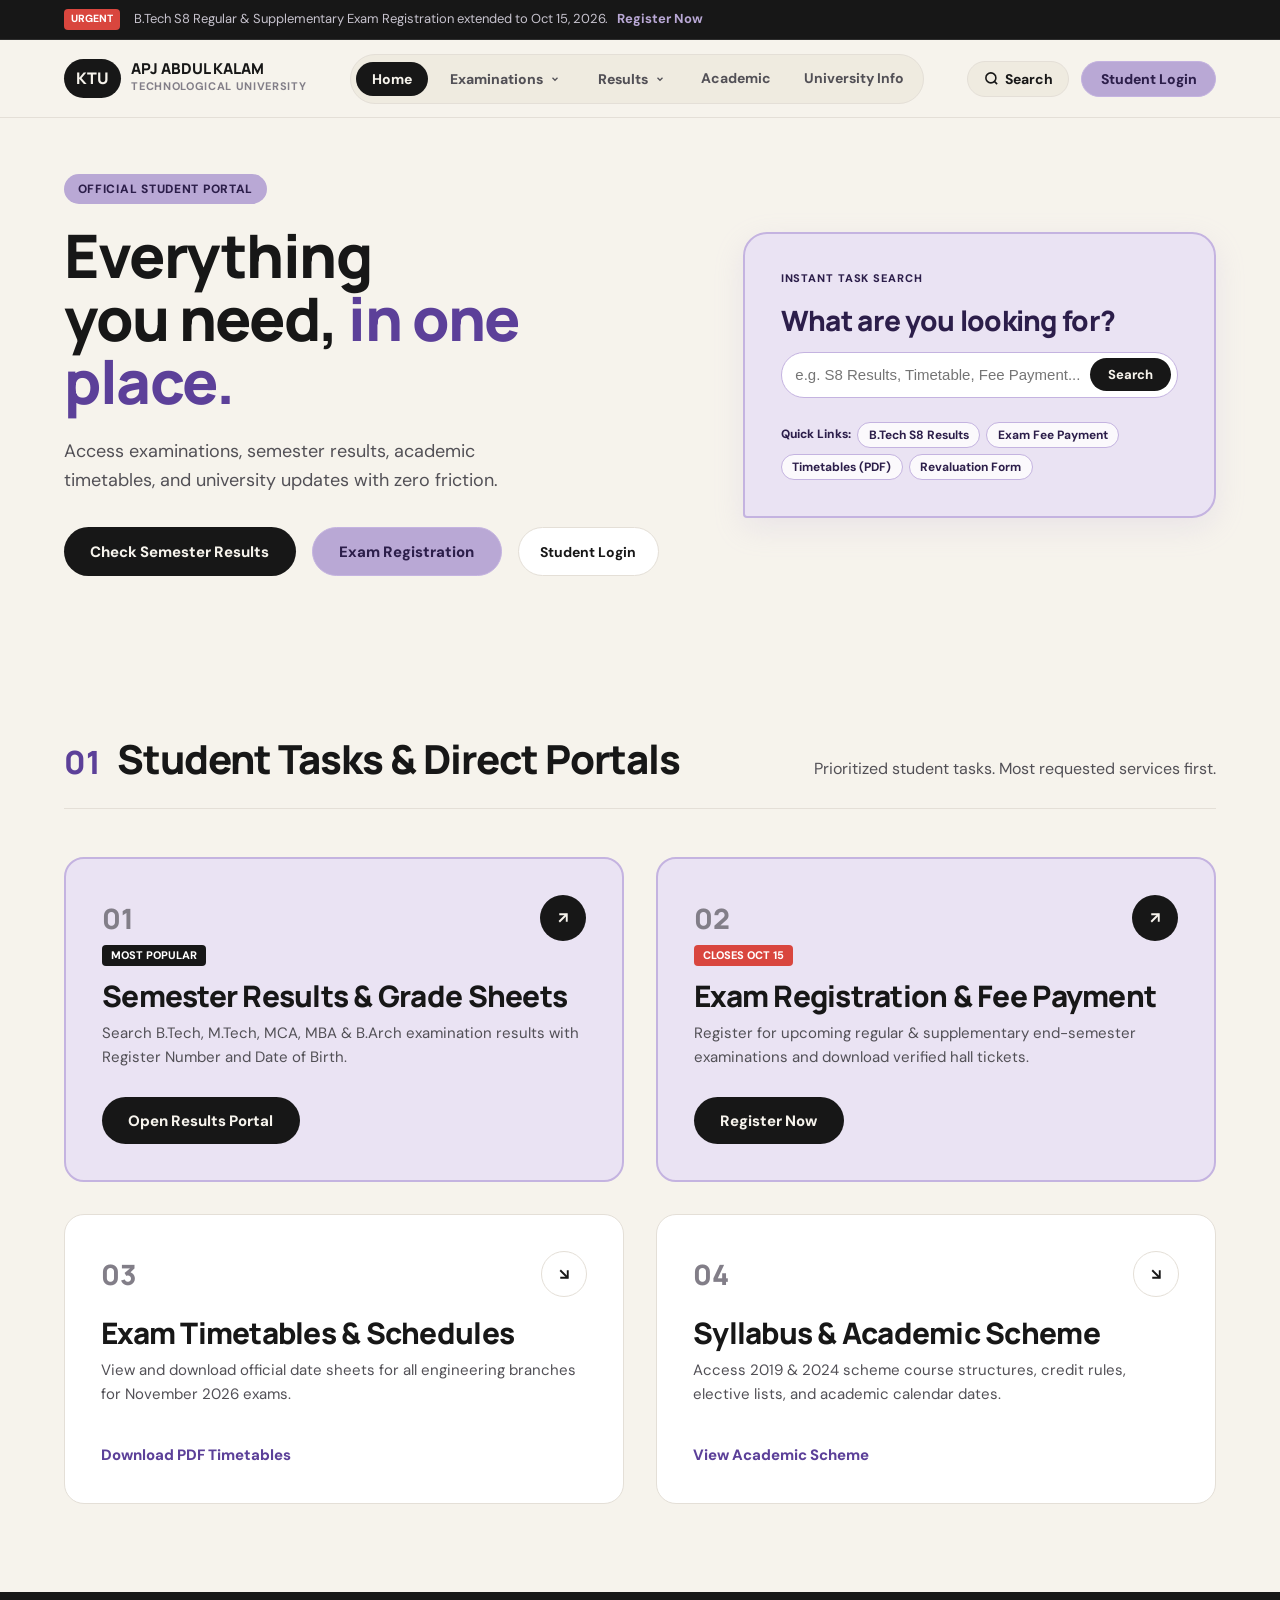
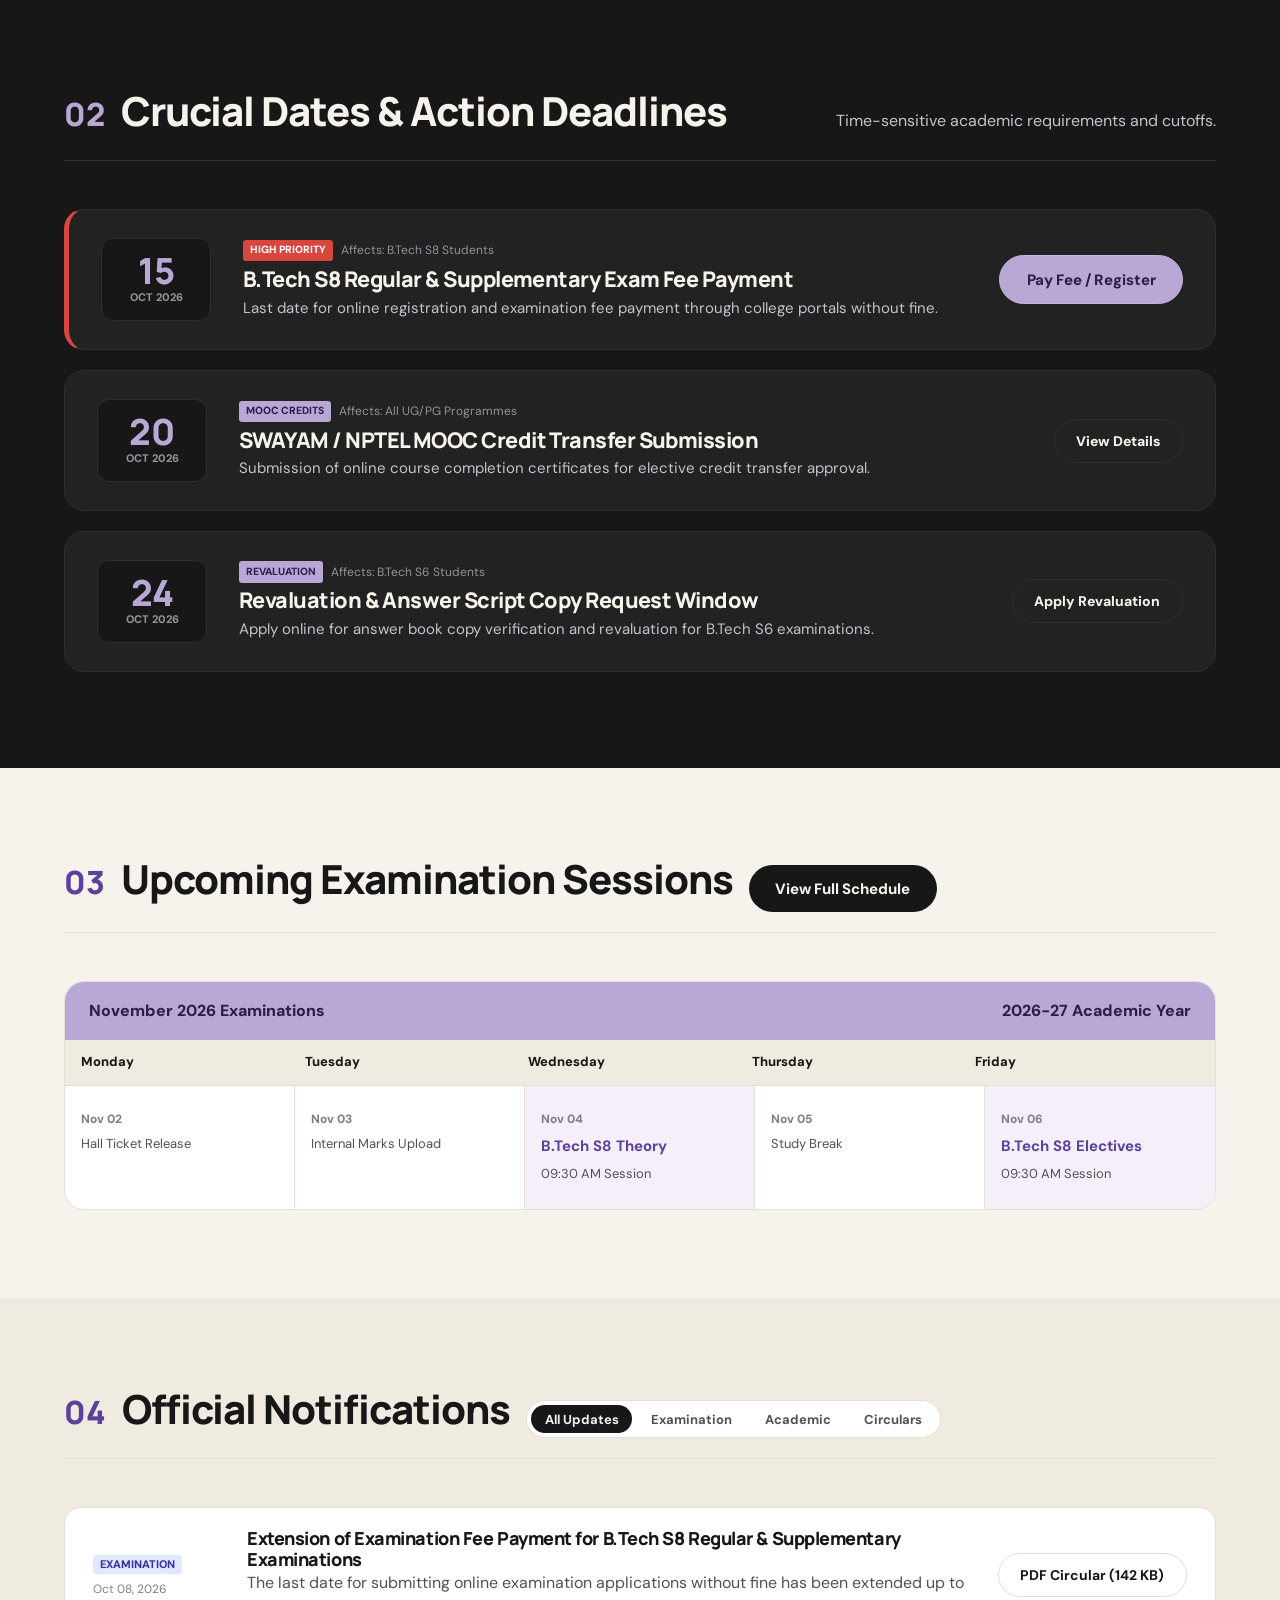
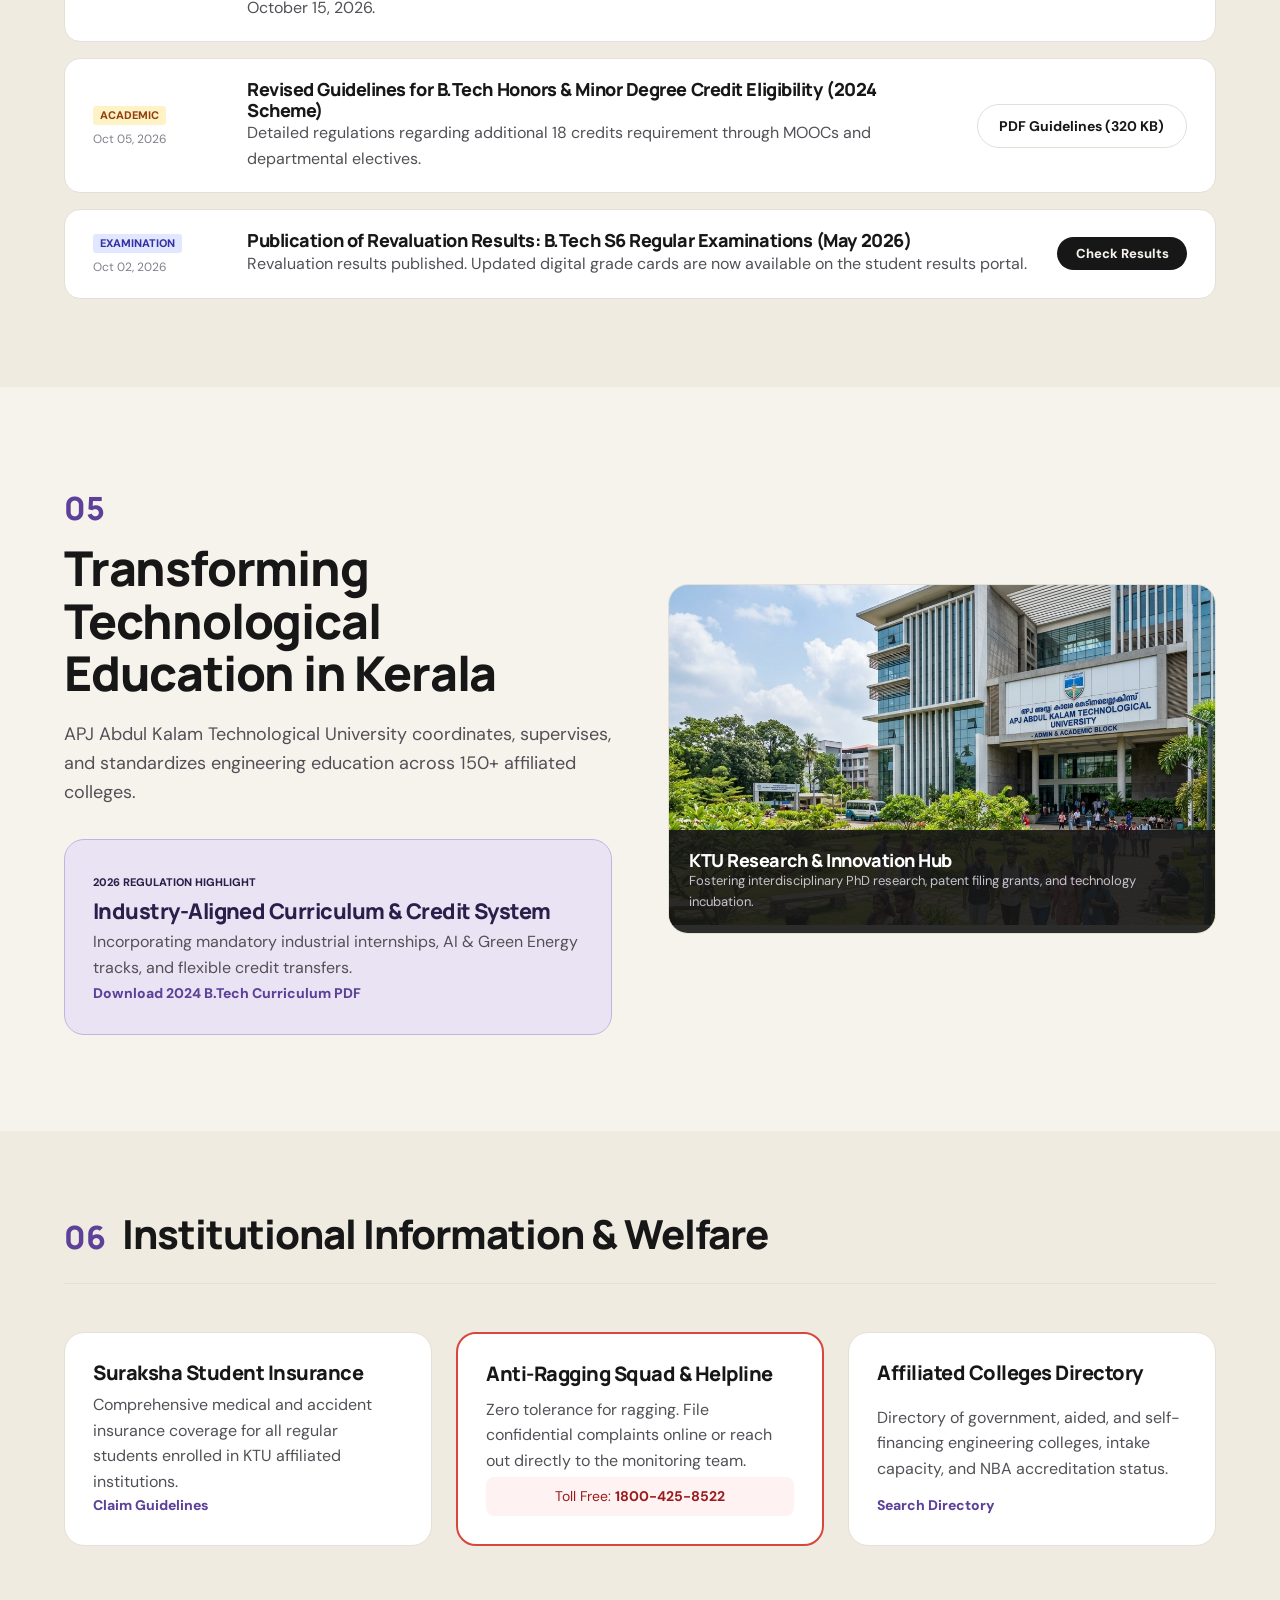
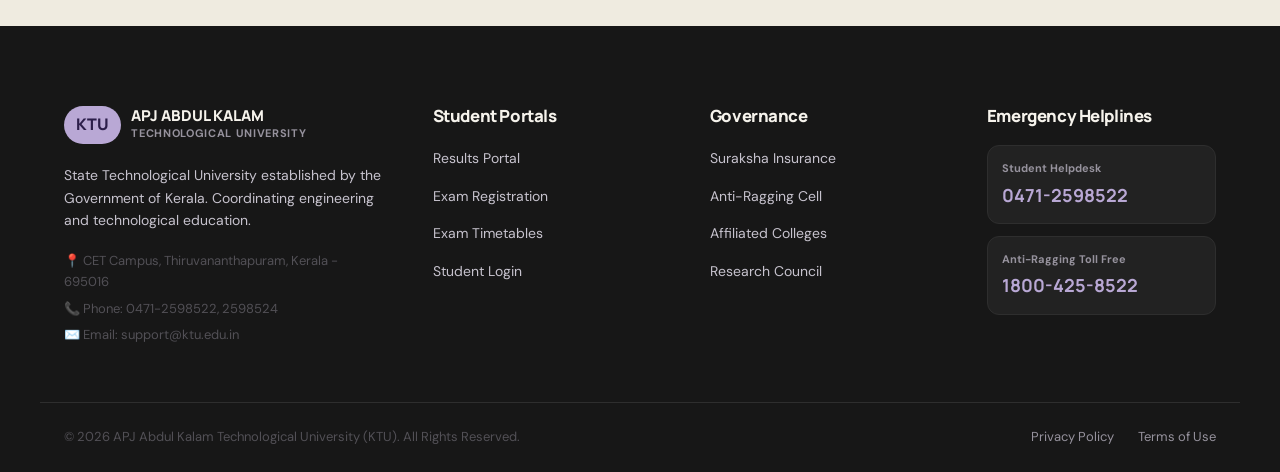
==== index.html @ c4c29683 "KTU Website Redesign: Student-first task portal" ====
<!DOCTYPE html>
<html lang="en">
<head>
  <meta charset="UTF-8">
  <meta name="viewport" content="width=device-width, initial-scale=1.0">
  <title>APJ Abdul Kalam Technological University (KTU) | Student Portal</title>
  <meta name="description" content="Official student portal for APJ Abdul Kalam Technological University (KTU). Access examination registration, semester results, timetables, academic calendars, and notifications.">
  
  <!-- Fonts: Manrope for headings, DM Sans for body text -->
  <link rel="preconnect" href="https://fonts.googleapis.com">
  <link rel="preconnect" href="https://fonts.gstatic.com" crossorigin>
  <link href="https://fonts.googleapis.com/css2?family=DM+Sans:ital,opsz,wght@0,9..40,300..1000;1,9..40,300..1000&family=Manrope:wght@300;400;500;600;700;800&display=swap" rel="stylesheet">
  
  <link rel="stylesheet" href="styles.css">
</head>
<body>

  <!-- ANNOUNCEMENT TICKER -->
  <div class="ticker-bar">
    <div class="container ticker-container">
      <span class="ticker-badge">URGENT</span>
      <span class="ticker-text">B.Tech S8 Regular & Supplementary Exam Registration extended to Oct 15, 2026. <a href="#" data-switch-view="examination" class="ticker-link">Register Now</a></span>
    </div>
  </div>

  <!-- SITE HEADER WITH VIEW NAVIGATION & LOGIN TRIGGER -->
  <header class="site-header" id="mainHeader">
    <div class="container header-container">
      
      <!-- BRAND LOGO -->
      <a href="#" class="brand-logo" data-switch-view="home" aria-label="KTU Home">
        <span class="logo-pill">KTU</span>
        <div class="logo-title-group">
          <span class="univ-name">APJ ABDUL KALAM</span>
          <span class="univ-sub">TECHNOLOGICAL UNIVERSITY</span>
        </div>
      </a>

      <!-- PRIMARY VIEW NAVIGATION SWITCHER (NO EMOJIS) -->
      <nav class="view-nav" aria-label="Main Navigation">
        <button class="nav-tab active" data-view="home" id="tabHome">
          <span>Home</span>
        </button>

        <div class="nav-dropdown-wrapper">
          <button class="nav-tab" data-view="examination" id="tabExam">
            <span>Examinations</span>
            <svg class="chevron" width="10" height="10" viewBox="0 0 24 24" fill="none" stroke="currentColor" stroke-width="3"><polyline points="6 9 12 15 18 9"></polyline></svg>
          </button>
          
          <!-- EXAMINATION MEGA DROPDOWN -->
          <div class="nav-dropdown-menu" id="menuExam">
            <a href="#" data-switch-view="examination" class="menu-item highlight">
              <strong>Exam Registration & Fee Payment</strong>
              <span>Register for S8/S6 Regular & Supplementary Exams</span>
            </a>
            <a href="#" data-switch-view="examination" class="menu-item">
              <strong>Download Exam Timetables (PDF)</strong>
              <span>Branchwise semester schedules for Nov 2026</span>
            </a>
            <a href="#" data-switch-view="examination" class="menu-item">
              <strong>Hall Ticket Portal</strong>
              <span>Verify college approval and print hall tickets</span>
            </a>
            <a href="#" data-switch-view="examination" class="menu-item">
              <strong>Examination Forms & Circulars</strong>
              <span>Supplementary application, transcript & migration forms</span>
            </a>
          </div>
        </div>

        <div class="nav-dropdown-wrapper">
          <button class="nav-tab" data-view="results" id="tabResults">
            <span>Results</span>
            <svg class="chevron" width="10" height="10" viewBox="0 0 24 24" fill="none" stroke="currentColor" stroke-width="3"><polyline points="6 9 12 15 18 9"></polyline></svg>
          </button>
          
          <!-- RESULTS MEGA DROPDOWN -->
          <div class="nav-dropdown-menu" id="menuResults">
            <a href="#" data-switch-view="results" class="menu-item highlight">
              <strong>Check Semester Results (Instant)</strong>
              <span>Enter Register No & DOB to fetch grade sheet</span>
            </a>
            <a href="#" data-switch-view="results" class="menu-item">
              <strong>Apply for Revaluation / Answer Copy</strong>
              <span>Submit revaluation request & fee payment</span>
            </a>
            <a href="#" data-switch-view="results" class="menu-item">
              <strong>Recent Results Published</strong>
              <span>B.Tech S8, M.Tech S2, MCA S4 & B.Arch S10</span>
            </a>
          </div>
        </div>

        <a href="#academic" class="nav-tab-link">Academic</a>
        <a href="#university" class="nav-tab-link">University Info</a>
      </nav>

      <!-- RIGHT HEADER ACTIONS -->
      <div class="header-actions">
        <button class="btn-search-trigger" id="searchModalOpen" aria-label="Search">
          <svg width="15" height="15" viewBox="0 0 24 24" fill="none" stroke="currentColor" stroke-width="2.5"><circle cx="11" cy="11" r="8"></circle><line x1="21" y1="21" x2="16.65" y2="16.65"></line></svg>
          <span>Search</span>
        </button>

        <button class="btn-login-header" data-switch-view="login" id="headerLoginBtn">
          <span>Student Login</span>
        </button>

        <button class="mobile-toggle" id="mobileMenuToggle" aria-label="Toggle Mobile Menu">
          <span></span><span></span>
        </button>
      </div>

    </div>
  </header>

  <!-- MOBILE MENU DRAWER -->
  <div class="mobile-drawer" id="mobileDrawer" aria-hidden="true">
    <div class="mobile-drawer-header">
      <span class="logo-pill">KTU</span>
      <button class="mobile-close" id="mobileDrawerClose">&times;</button>
    </div>
    <div class="mobile-drawer-body">
      <button class="mobile-nav-btn active" data-view="home">Home</button>
      <button class="mobile-nav-btn" data-view="examination">Examinations Portal</button>
      <button class="mobile-nav-btn" data-view="results">Results Portal</button>
      <button class="mobile-nav-btn lavender" data-view="login">Student Login</button>
      <a href="#academic" class="mobile-link">Academic Calendar</a>
      <a href="#university" class="mobile-link">University Info</a>
    </div>
  </div>


  <!-- MAIN SWAPPABLE PORTAL VIEWS -->
  <main id="mainContent">

    <!-- =================================================================== -->
    <!-- VIEW 1: HOMEPAGE / LANDING PAGE (SOFT LAVENDER & CREAM THEME) -->
    <!-- =================================================================== -->
    <div class="view-section active-view" id="view-home">
      
      <!-- HERO SECTION -->
      <section class="section-hero">
        <div class="container hero-container">
          
          <div class="hero-left-col">
            <span class="hero-badge">OFFICIAL STUDENT PORTAL</span>
            <h1 class="hero-title">
              Everything <br>
              you need, <span class="highlight-lavender-text">in one place.</span>
            </h1>
            <p class="hero-sub">Access examinations, semester results, academic timetables, and university updates with zero friction.</p>
            
            <div class="hero-cta-group">
              <button class="btn-black-pill" data-switch-view="results">Check Semester Results</button>
              <button class="btn-lavender-pill" data-switch-view="examination">Exam Registration</button>
              <button class="btn-outline-pill" data-switch-view="login">Student Login</button>
            </div>
          </div>

          <!-- SOFT LAVENDER HERO TASK BOX -->
          <div class="hero-task-box">
            <span class="box-tag">INSTANT TASK SEARCH</span>
            <h2>What are you looking for?</h2>
            
            <form class="hero-search-form" id="heroSearchForm" onsubmit="return false;">
              <input type="text" id="heroSearchInput" placeholder="e.g. S8 Results, Timetable, Fee Payment..." autocomplete="off">
              <button type="submit" class="btn-black-pill-sm">Search</button>
            </form>

            <div class="hero-tags-row">
              <span class="tags-title">Quick Links:</span>
              <button class="tag-chip" data-query="S8 Result">B.Tech S8 Results</button>
              <button class="tag-chip" data-query="Exam Registration">Exam Fee Payment</button>
              <button class="tag-chip" data-query="Timetable">Timetables (PDF)</button>
              <button class="tag-chip" data-query="Revaluation">Revaluation Form</button>
            </div>
          </div>

        </div>
      </section>

      <!-- SECTION 01: STUDENT QUICK ACTIONS (FLYING PHOENIX 2x2 CARDS) -->
      <section class="section-quick-actions" id="quick-actions">
        <div class="container">
          
          <div class="section-header-editorial">
            <span class="section-num">01</span>
            <h2 class="section-heading">Student Tasks & Direct Portals</h2>
            <span class="section-desc">Prioritized student tasks. Most requested services first.</span>
          </div>

          <!-- 2x2 SPACIOUS GRID WITH SOFT LAVENDER CARDS AND ARROW BUTTONS -->
          <div class="actions-grid-2x2">
            
            <!-- CARD 01: SEMESTER RESULTS -->
            <div class="card-phoenix lavender-card">
              <div class="card-header-row">
                <span class="card-index">01</span>
                <button class="arrow-circle-btn black" data-switch-view="results" aria-label="Open Results Portal">
                  <svg width="18" height="18" viewBox="0 0 24 24" fill="none" stroke="currentColor" stroke-width="2.5"><line x1="7" y1="17" x2="17" y2="7"></line><polyline points="7 7 17 7 17 17"></polyline></svg>
                </button>
              </div>
              <div class="card-content-block">
                <span class="card-badge dark">MOST POPULAR</span>
                <h3 class="card-title">Semester Results & Grade Sheets</h3>
                <p class="card-text">Search B.Tech, M.Tech, MCA, MBA & B.Arch examination results with Register Number and Date of Birth.</p>
              </div>
              <div class="card-action-row">
                <button class="btn-black-pill" data-switch-view="results">Open Results Portal</button>
              </div>
            </div>

            <!-- CARD 02: EXAM REGISTRATION -->
            <div class="card-phoenix lavender-card">
              <div class="card-header-row">
                <span class="card-index">02</span>
                <button class="arrow-circle-btn black" data-switch-view="examination" aria-label="Open Exam Registration">
                  <svg width="18" height="18" viewBox="0 0 24 24" fill="none" stroke="currentColor" stroke-width="2.5"><line x1="7" y1="17" x2="17" y2="7"></line><polyline points="7 7 17 7 17 17"></polyline></svg>
                </button>
              </div>
              <div class="card-content-block">
                <span class="card-badge urgent">CLOSES OCT 15</span>
                <h3 class="card-title">Exam Registration & Fee Payment</h3>
                <p class="card-text">Register for upcoming regular & supplementary end-semester examinations and download verified hall tickets.</p>
              </div>
              <div class="card-action-row">
                <button class="btn-black-pill" data-switch-view="examination">Register Now</button>
              </div>
            </div>

            <!-- CARD 03: EXAM TIMETABLE -->
            <div class="card-phoenix cream-card">
              <div class="card-header-row">
                <span class="card-index">03</span>
                <button class="arrow-circle-btn outline" data-switch-view="examination" aria-label="View Exam Timetable">
                  <svg width="18" height="18" viewBox="0 0 24 24" fill="none" stroke="currentColor" stroke-width="2.5"><line x1="7" y1="7" x2="17" y2="17"></line><polyline points="17 7 17 17 7 17"></polyline></svg>
                </button>
              </div>
              <div class="card-content-block">
                <h3 class="card-title">Exam Timetables & Schedules</h3>
                <p class="card-text">View and download official date sheets for all engineering branches for November 2026 exams.</p>
              </div>
              <div class="card-action-row">
                <a href="#exam-timetable" class="card-link-bold" data-switch-view="examination">Download PDF Timetables</a>
              </div>
            </div>

            <!-- CARD 04: SYLLABUS & ACADEMIC CALENDAR -->
            <div class="card-phoenix cream-card">
              <div class="card-header-row">
                <span class="card-index">04</span>
                <button class="arrow-circle-btn outline" data-switch-view="home" aria-label="View Syllabus">
                  <svg width="18" height="18" viewBox="0 0 24 24" fill="none" stroke="currentColor" stroke-width="2.5"><line x1="7" y1="7" x2="17" y2="17"></line><polyline points="17 7 17 17 7 17"></polyline></svg>
                </button>
              </div>
              <div class="card-content-block">
                <h3 class="card-title">Syllabus & Academic Scheme</h3>
                <p class="card-text">Access 2019 & 2024 scheme course structures, credit rules, elective lists, and academic calendar dates.</p>
              </div>
              <div class="card-action-row">
                <a href="#academic" class="card-link-bold">View Academic Scheme</a>
              </div>
            </div>

          </div>

        </div>
      </section>

      <!-- SECTION 02: CRUCIAL DEADLINES (DEEP CHARCOAL CONTRAST SECTION) -->
      <section class="section-dark-block" id="deadlines">
        <div class="container">
          
          <div class="dark-section-header">
            <span class="section-num light">02</span>
            <h2 class="dark-heading">Crucial Dates & Action Deadlines</h2>
            <span class="dark-sub">Time-sensitive academic requirements and cutoffs.</span>
          </div>

          <div class="deadlines-list-spacious">
            
            <!-- DEADLINE ROW 1 -->
            <div class="deadline-row-card urgent-border">
              <div class="date-square">
                <span class="date-day">15</span>
                <span class="date-month">OCT 2026</span>
              </div>
              <div class="deadline-info-block">
                <div class="tag-meta-line">
                  <span class="badge-urgent-red">HIGH PRIORITY</span>
                  <span class="affects-lbl">Affects: B.Tech S8 Students</span>
                </div>
                <h3>B.Tech S8 Regular & Supplementary Exam Fee Payment</h3>
                <p>Last date for online registration and examination fee payment through college portals without fine.</p>
              </div>
              <div class="deadline-cta">
                <button class="btn-lavender-pill" data-switch-view="examination">Pay Fee / Register</button>
              </div>
            </div>

            <!-- DEADLINE ROW 2 -->
            <div class="deadline-row-card">
              <div class="date-square">
                <span class="date-day">20</span>
                <span class="date-month">OCT 2026</span>
              </div>
              <div class="deadline-info-block">
                <div class="tag-meta-line">
                  <span class="badge-lavender-tag">MOOC CREDITS</span>
                  <span class="affects-lbl">Affects: All UG/PG Programmes</span>
                </div>
                <h3>SWAYAM / NPTEL MOOC Credit Transfer Submission</h3>
                <p>Submission of online course completion certificates for elective credit transfer approval.</p>
              </div>
              <div class="deadline-cta">
                <a href="#notifications" class="btn-outline-white">View Details</a>
              </div>
            </div>

            <!-- DEADLINE ROW 3 -->
            <div class="deadline-row-card">
              <div class="date-square">
                <span class="date-day">24</span>
                <span class="date-month">OCT 2026</span>
              </div>
              <div class="deadline-info-block">
                <div class="tag-meta-line">
                  <span class="badge-lavender-tag">REVALUATION</span>
                  <span class="affects-lbl">Affects: B.Tech S6 Students</span>
                </div>
                <h3>Revaluation & Answer Script Copy Request Window</h3>
                <p>Apply online for answer book copy verification and revaluation for B.Tech S6 examinations.</p>
              </div>
              <div class="deadline-cta">
                <button class="btn-outline-white" data-switch-view="results">Apply Revaluation</button>
              </div>
            </div>

          </div>

        </div>
      </section>

      <!-- SECTION 03: UPCOMING EXAM SCHEDULE TABLE -->
      <section class="section-schedule" id="upcoming-exams">
        <div class="container">
          
          <div class="section-header-editorial">
            <span class="section-num">03</span>
            <h2 class="section-heading">Upcoming Examination Sessions</h2>
            <button class="btn-black-pill" data-switch-view="examination">View Full Schedule</button>
          </div>

          <div class="schedule-card-box">
            <div class="schedule-card-header">
              <span>November 2026 Examinations</span>
              <span class="sub">2026-27 Academic Year</span>
            </div>

            <div class="schedule-table">
              <div class="table-row head">
                <div>Monday</div>
                <div>Tuesday</div>
                <div>Wednesday</div>
                <div>Thursday</div>
                <div>Friday</div>
              </div>
              <div class="table-row body">
                <div class="cell">
                  <span class="date">Nov 02</span>
                  <span class="info">Hall Ticket Release</span>
                </div>
                <div class="cell">
                  <span class="date">Nov 03</span>
                  <span class="info">Internal Marks Upload</span>
                </div>
                <div class="cell highlight-lavender">
                  <span class="date">Nov 04</span>
                  <strong class="title">B.Tech S8 Theory</strong>
                  <span class="time">09:30 AM Session</span>
                </div>
                <div class="cell">
                  <span class="date">Nov 05</span>
                  <span class="info">Study Break</span>
                </div>
                <div class="cell highlight-lavender">
                  <span class="date">Nov 06</span>
                  <strong class="title">B.Tech S8 Electives</strong>
                  <span class="time">09:30 AM Session</span>
                </div>
              </div>
            </div>
          </div>

        </div>
      </section>

      <!-- SECTION 04: OFFICIAL NOTIFICATIONS -->
      <section class="section-notifications" id="notifications">
        <div class="container">
          
          <div class="section-header-editorial">
            <span class="section-num">04</span>
            <h2 class="section-heading">Official Notifications</h2>
            
            <div class="filter-tabs-row" id="notifFilterTabs">
              <button class="filter-tab active" data-filter="all">All Updates</button>
              <button class="filter-tab" data-filter="examination">Examination</button>
              <button class="filter-tab" data-filter="academic">Academic</button>
              <button class="filter-tab" data-filter="circulars">Circulars</button>
            </div>
          </div>

          <div class="notif-list-spacious" id="notifList">
            
            <article class="notif-item" data-category="examination">
              <div class="notif-left">
                <span class="badge-cat exam">EXAMINATION</span>
                <span class="date">Oct 08, 2026</span>
              </div>
              <div class="notif-mid">
                <h3>Extension of Examination Fee Payment for B.Tech S8 Regular & Supplementary Examinations</h3>
                <p>The last date for submitting online examination applications without fine has been extended up to October 15, 2026.</p>
              </div>
              <div class="notif-right">
                <a href="#" class="btn-outline-pill">PDF Circular (142 KB)</a>
              </div>
            </article>

            <article class="notif-item" data-category="academic">
              <div class="notif-left">
                <span class="badge-cat academic">ACADEMIC</span>
                <span class="date">Oct 05, 2026</span>
              </div>
              <div class="notif-mid">
                <h3>Revised Guidelines for B.Tech Honors & Minor Degree Credit Eligibility (2024 Scheme)</h3>
                <p>Detailed regulations regarding additional 18 credits requirement through MOOCs and departmental electives.</p>
              </div>
              <div class="notif-right">
                <a href="#" class="btn-outline-pill">PDF Guidelines (320 KB)</a>
              </div>
            </article>

            <article class="notif-item" data-category="examination">
              <div class="notif-left">
                <span class="badge-cat exam">EXAMINATION</span>
                <span class="date">Oct 02, 2026</span>
              </div>
              <div class="notif-mid">
                <h3>Publication of Revaluation Results: B.Tech S6 Regular Examinations (May 2026)</h3>
                <p>Revaluation results published. Updated digital grade cards are now available on the student results portal.</p>
              </div>
              <div class="notif-right">
                <button class="btn-black-pill-sm" data-switch-view="results">Check Results</button>
              </div>
            </article>

          </div>

        </div>
      </section>

      <!-- SECTION 05: ACADEMIC EDITORIAL -->
      <section class="section-academic-editorial" id="academic">
        <div class="container">
          <div class="editorial-grid-2col">
            
            <div class="editorial-col">
              <span class="section-num">05</span>
              <h2 class="editorial-heading">Transforming Technological Education in Kerala</h2>
              <p class="editorial-lead">APJ Abdul Kalam Technological University coordinates, supervises, and standardizes engineering education across 150+ affiliated colleges.</p>
              
              <div class="lavender-feature-card">
                <span class="tag-bold">2026 REGULATION HIGHLIGHT</span>
                <h3>Industry-Aligned Curriculum & Credit System</h3>
                <p>Incorporating mandatory industrial internships, AI & Green Energy tracks, and flexible credit transfers.</p>
                <a href="#" class="link-purple">Download 2024 B.Tech Curriculum PDF</a>
              </div>
            </div>

            <div class="editorial-col">
              <div class="editorial-photo-card">
                <img src="assets/images/ktu_campus.png" alt="KTU Engineering Campus Research Block" class="campus-photo">
                <div class="photo-overlay">
                  <h4>KTU Research & Innovation Hub</h4>
                  <p>Fostering interdisciplinary PhD research, patent filing grants, and technology incubation.</p>
                </div>
              </div>
            </div>

          </div>
        </div>
      </section>

      <!-- SECTION 06: INSTITUTIONAL INFORMATION -->
      <section class="section-institutional" id="university">
        <div class="container">
          
          <div class="section-header-editorial">
            <span class="section-num">06</span>
            <h2 class="section-heading">Institutional Information & Welfare</h2>
          </div>

          <div class="inst-grid-3col">
            
            <div class="inst-card">
              <h3>Suraksha Student Insurance</h3>
              <p>Comprehensive medical and accident insurance coverage for all regular students enrolled in KTU affiliated institutions.</p>
              <a href="#" class="link-purple">Claim Guidelines</a>
            </div>

            <div class="inst-card border-alert">
              <h3>Anti-Ragging Squad & Helpline</h3>
              <p>Zero tolerance for ragging. File confidential complaints online or reach out directly to the monitoring team.</p>
              <div class="helpline-badge">Toll Free: <strong>1800-425-8522</strong></div>
            </div>

            <div class="inst-card">
              <h3>Affiliated Colleges Directory</h3>
              <p>Directory of government, aided, and self-financing engineering colleges, intake capacity, and NBA accreditation status.</p>
              <a href="#" class="link-purple">Search Directory</a>
            </div>

          </div>

        </div>
      </section>

    </div>

    <!-- =================================================================== -->
    <!-- VIEW 2: DEDICATED EXAMINATIONS PORTAL VIEW -->
    <!-- =================================================================== -->
    <div class="view-section" id="view-examination">
      <div class="banner-dark-portal">
        <div class="container">
          <div class="breadcrumb">
            <button class="b-link" data-switch-view="home">Home</button>
            <span class="sep">/</span>
            <span>Examinations Portal</span>
          </div>
          <h1 class="portal-heading">Examination Portal & Schedules</h1>
          <p class="portal-sub">Centralized hub for exam fee payments, timetables, and official instructions.</p>
        </div>
      </div>

      <div class="container portal-padding">
        <div class="exam-hero-split">
          
          <!-- TASK BOX 1: EXAM REGISTRATION -->
          <div class="task-card-portal lavender">
            <span class="tag-task">PRIMARY SERVICE</span>
            <h2>Exam Registration & Fee Payment</h2>
            <p>Select your programme and log in to complete end-semester exam registration.</p>
            
            <div class="inline-form">
              <label for="examRegProg" class="form-lbl">Select Programme</label>
              <select class="form-select" id="examRegProg">
                <option>B.Tech - Bachelor of Technology</option>
                <option>M.Tech - Master of Technology</option>
                <option>MCA - Master of Computer Applications</option>
                <option>MBA - Master of Business Administration</option>
                <option>B.Arch - Bachelor of Architecture</option>
              </select>
              <button class="btn-black-pill" id="btnLaunchExamReg">Proceed to Student Portal Login</button>
            </div>
          </div>

          <!-- TASK BOX 2: TIMETABLE DOWNLOADS -->
          <div class="task-card-portal dark" id="exam-timetable">
            <span class="tag-task light">TIMETABLE DIRECTORY</span>
            <h2 class="light-title">Exam Timetables (November 2026)</h2>
            <p class="light-sub">Download verified PDF examination date sheets published by the Controller of Examinations.</p>
            
            <div class="pdf-list-portal">
              <a href="#" class="pdf-item-row">
                <span>B.Tech S8 Regular/Supply Timetable (PDF)</span>
                <span class="sz">450 KB</span>
              </a>
              <a href="#" class="pdf-item-row">
                <span>B.Tech S6 Regular/Supply Timetable (PDF)</span>
                <span class="sz">380 KB</span>
              </a>
              <a href="#" class="pdf-item-row">
                <span>M.Tech S2 / MCA S4 Timetable (PDF)</span>
                <span class="sz">290 KB</span>
              </a>
            </div>
          </div>

        </div>
      </div>
    </div>

    <!-- =================================================================== -->
    <!-- VIEW 3: DEDICATED RESULTS PORTAL VIEW -->
    <!-- =================================================================== -->
    <div class="view-section" id="view-results">
      <div class="banner-dark-portal">
        <div class="container">
          <div class="breadcrumb">
            <button class="b-link" data-switch-view="home">Home</button>
            <span class="sep">/</span>
            <span>Results Portal</span>
          </div>
          <h1 class="portal-heading">University Examination Results</h1>
          <p class="portal-sub">Instant online grade sheet verification, revaluation tracking, and grade card downloads.</p>
        </div>
      </div>

      <div class="container portal-padding">
        
        <!-- SEARCH CARD -->
        <div class="result-search-card">
          <div class="search-card-header">
            <div>
              <span class="tag-task">DIGITAL VERIFICATION</span>
              <h2>Fetch Semester Grade Sheet</h2>
            </div>
            
            <!-- DEMO PRESETS -->
            <div class="demo-preset-group">
              <span class="preset-title">Test Sample Data:</span>
              <button class="btn-lavender-pill-sm" id="demoResultBTechS8">Sample B.Tech S8 Pass</button>
              <button class="btn-lavender-pill-sm" id="demoResultBTechS6">Sample B.Tech S6 Result</button>
            </div>
          </div>

          <form id="resultsSearchForm">
            <div class="form-grid-4col">
              <div class="form-field">
                <label for="resRegisterNo">Register Number <span class="req">*</span></label>
                <input type="text" id="resRegisterNo" class="form-input" placeholder="e.g. TVE21CS045" required>
              </div>

              <div class="form-field">
                <label for="resSemester">Semester <span class="req">*</span></label>
                <select id="resSemester" class="form-select" required>
                  <option value="S8">Semester 8 (S8)</option>
                  <option value="S7">Semester 7 (S7)</option>
                  <option value="S6">Semester 6 (S6)</option>
                  <option value="S5">Semester 5 (S5)</option>
                </select>
              </div>

              <div class="form-field">
                <label for="resExamType">Exam Session</label>
                <select id="resExamType" class="form-select">
                  <option value="regular">Regular Examination (Oct 2026)</option>
                  <option value="supply">Supplementary Examination (May 2026)</option>
                </select>
              </div>

              <div class="form-field">
                <label for="resDOB">Date of Birth (DD/MM/YYYY) <span class="req">*</span></label>
                <input type="text" id="resDOB" class="form-input" placeholder="15/08/2003" required>
              </div>
            </div>

            <div class="form-btn-row">
              <button type="submit" class="btn-black-pill">View Digital Grade Card</button>
              <button type="reset" class="btn-reset">Reset Fields</button>
            </div>
          </form>
        </div>

        <!-- RESULT RENDER OUTPUT AREA -->
        <div id="resultsDisplayArea">
          <div class="result-placeholder-box">
            <h3>No Result Loaded Yet</h3>
            <p>Enter Register Number and Date of Birth above, or click one of the sample demo buttons to view a live formatted grade card.</p>
          </div>
        </div>

      </div>
    </div>

    <!-- =================================================================== -->
    <!-- VIEW 4: STUDENT LOGIN VIEW / PAGE (SPACIOUS 2-COLUMN EDITORIAL) -->
    <!-- =================================================================== -->
    <div class="view-section" id="view-login">
      <div class="banner-dark-portal">
        <div class="container">
          <div class="breadcrumb">
            <button class="b-link" data-switch-view="home">Home</button>
            <span class="sep">/</span>
            <span>Student Portal Sign In</span>
          </div>
          <h1 class="portal-heading">Student Services Authentication</h1>
          <p class="portal-sub">Secure access to examination registration, fee payment, hall tickets, and grade cards.</p>
        </div>
      </div>

      <div class="container portal-padding">
        <div class="login-editorial-grid">
          
          <!-- LEFT COLUMN: EDITORIAL BRANDING & SECURITY NOTICE -->
          <div class="login-left-card">
            <div class="brand-logo dark-theme-logo">
              <span class="logo-pill lavender">KTU</span>
              <div class="logo-title-group">
                <span class="univ-name light-text">APJ ABDUL KALAM</span>
                <span class="univ-sub light-sub">TECHNOLOGICAL UNIVERSITY</span>
              </div>
            </div>

            <div class="login-editorial-text">
              <h2>Centralized Student Portal</h2>
              <p>Official e-Governance Authentication System for enrolled engineering, architecture, and technology students across Kerala.</p>
            </div>

            <div class="login-image-frame">
              <img src="assets/images/ktu_hero.png" alt="KTU Administration Headquarters" class="login-campus-img">
              <div class="frame-badge">VERIFIED E-GOVERNANCE PORTAL</div>
            </div>

            <div class="login-security-list">
              <div class="security-item">
                <svg width="18" height="18" viewBox="0 0 24 24" fill="none" stroke="currentColor" stroke-width="2"><path d="M12 22s8-4 8-10V5l-8-3-8 3v7c0 6 8 10 8 10z"></path></svg>
                <span>SSL Encrypted Student Access</span>
              </div>
              <div class="security-item">
                <svg width="18" height="18" viewBox="0 0 24 24" fill="none" stroke="currentColor" stroke-width="2"><rect x="3" y="11" width="18" height="11" rx="2" ry="2"></rect><path d="M7 11V7a5 5 0 0 1 10 0v4"></path></svg>
                <span>Single Sign-On for Fees & Hall Tickets</span>
              </div>
            </div>
          </div>

          <!-- RIGHT COLUMN: LOGIN FORM -->
          <div class="login-right-card">
            <div class="login-form-header">
              <h2>Welcome back.</h2>
              <p>Sign in to continue to your student services.</p>
            </div>

            <form id="studentLoginForm" class="login-form" novalidate>
              
              <!-- INLINE ERROR MESSAGE CONTAINER -->
              <div class="form-error-alert" id="loginErrorAlert" style="display: none;"></div>

              <div class="form-field">
                <label for="loginRegNo">Registration Number <span class="req">*</span></label>
                <input type="text" id="loginRegNo" class="form-input" placeholder="e.g. TVE21CS045" autocomplete="username" required>
                <span class="field-error-text" id="regNoError"></span>
              </div>

              <div class="form-field">
                <label for="loginPassword">Password <span class="req">*</span></label>
                <div class="password-input-wrapper">
                  <input type="password" id="loginPassword" class="form-input" placeholder="Enter your password" autocomplete="current-password" required>
                  <button type="button" class="btn-toggle-pwd" id="togglePasswordBtn" aria-label="Show password">Show</button>
                </div>
                <span class="field-error-text" id="passwordError"></span>
              </div>

              <div class="form-submit-row">
                <button type="submit" class="btn-black-pill full-width" id="btnSubmitLogin">Sign In</button>
              </div>

              <div class="login-footer-links">
                <button type="button" class="btn-text-link" data-switch-view="home">Back to Home</button>
                <a href="https://app.ktu.edu.in/" target="_blank" rel="noopener noreferrer" class="link-forgot-pwd">Forgot Password?</a>
              </div>

              <!-- FRONTEND DEMONSTRATION NOTICE -->
              <div class="login-demo-notice">
                <span class="notice-title">AUTHENTICATION NOTICE</span>
                <p>Official student login connects directly to KTU e-Governance e-services (`app.ktu.edu.in`). No passwords are stored or transmitted in this frontend demonstration.</p>
              </div>

            </form>
          </div>

        </div>
      </div>
    </div>

  </main>

  <!-- QUICK SEARCH MODAL -->
  <div class="search-modal" id="searchModal" aria-hidden="true">
    <div class="modal-backdrop" id="modalBackdrop"></div>
    <div class="modal-dialog">
      <div class="modal-header">
        <input type="text" id="modalSearchInput" placeholder="Search tasks, results, timetables, or circulars..." autofocus>
        <button class="modal-close" id="searchModalClose">&times;</button>
      </div>
      <div class="modal-body">
        <div class="hint-grid">
          <button class="hint-card" data-trigger="results">
            <strong>Check S8 / S6 Results</strong>
            <span>Fetch digital semester grade card</span>
          </button>
          <button class="hint-card" data-trigger="examination">
            <strong>Exam Registration & Fee</strong>
            <span>Pay online fee for regular/supply exams</span>
          </button>
        </div>
      </div>
    </div>
  </div>

  <!-- SITE FOOTER -->
  <footer class="site-footer">
    <div class="container footer-grid">
      
      <div class="footer-brand-col">
        <div class="brand-logo">
          <span class="logo-pill lavender">KTU</span>
          <div class="logo-title-group">
            <span class="univ-name light-text">APJ ABDUL KALAM</span>
            <span class="univ-sub light-sub">TECHNOLOGICAL UNIVERSITY</span>
          </div>
        </div>
        <p class="footer-desc">State Technological University established by the Government of Kerala. Coordinating engineering and technological education.</p>
        
        <div class="footer-contacts">
          <p>📍 CET Campus, Thiruvananthapuram, Kerala - 695016</p>
          <p>📞 Phone: 0471-2598522, 2598524</p>
          <p>✉️ Email: support@ktu.edu.in</p>
        </div>
      </div>

      <div class="footer-col">
        <h4>Student Portals</h4>
        <ul>
          <li><a href="#" data-switch-view="results">Results Portal</a></li>
          <li><a href="#" data-switch-view="examination">Exam Registration</a></li>
          <li><a href="#" data-switch-view="examination">Exam Timetables</a></li>
          <li><a href="#" data-switch-view="login">Student Login</a></li>
        </ul>
      </div>

      <div class="footer-col">
        <h4>Governance</h4>
        <ul>
          <li><a href="#university">Suraksha Insurance</a></li>
          <li><a href="#university">Anti-Ragging Cell</a></li>
          <li><a href="#university">Affiliated Colleges</a></li>
          <li><a href="#academic">Research Council</a></li>
        </ul>
      </div>

      <div class="footer-col">
        <h4>Emergency Helplines</h4>
        <div class="helpline-box">
          <span>Student Helpdesk</span>
          <strong>0471-2598522</strong>
        </div>
        <div class="helpline-box">
          <span>Anti-Ragging Toll Free</span>
          <strong>1800-425-8522</strong>
        </div>
      </div>

    </div>

    <div class="footer-bottom-bar">
      <div class="container bottom-flex">
        <p>© 2026 APJ Abdul Kalam Technological University (KTU). All Rights Reserved.</p>
        <div class="legal-links">
          <a href="#">Privacy Policy</a>
          <a href="#">Terms of Use</a>
        </div>
      </div>
    </div>
  </footer>

  <script src="app.js"></script>
</body>
</html>
---- styles.css ----
/* ==========================================================================
   KTU (APJ ABDUL KALAM TECHNOLOGICAL UNIVERSITY) REDESIGN STYLESHEET
   Visual Theme: Flying Phoenix Editorial Style (Un-cluttered, Generous Whitespace, Plain HTML/CSS/JS - NO EMOJIS)
   Color Palette:
     - Warm Cream: #F6F3EC
     - Deep Charcoal: #171717
     - Muted Lavender: #B9A8D5
     - Soft Lavender: #EAE3F3
   Typography: Manrope (Headings), DM Sans (Body/UI)
   ========================================================================== */

:root {
  /* Color Tokens */
  --bg-cream-main: #F6F3EC;
  --bg-cream-card: #FFFFFF;
  --bg-cream-alt: #EFEBE0;

  --bg-dark-main: #171717;
  --bg-dark-card: #222222;
  --bg-dark-elevated: #2C2C2C;

  --bg-lavender-muted: #B9A8D5;
  --bg-lavender-soft: #EAE3F3;
  --bg-lavender-light: #F4EFF9;

  --text-lavender-dark: #2C1E4A;
  --text-purple-brand: #5C4099;

  --text-dark-main: #171717;
  --text-dark-sub: #525056;
  --text-dark-muted: #827E88;

  --text-light-main: #F6F3EC;
  --text-light-sub: #C7C3CE;
  --text-light-muted: #96929D;

  --border-light: #E4DFD7;
  --border-dark: #2E2E2E;
  --border-lavender: #C4B3E0;

  --font-heading: 'Manrope', -apple-system, BlinkMacSystemFont, sans-serif;
  --font-body: 'DM Sans', -apple-system, BlinkMacSystemFont, sans-serif;

  --container-max: 1200px;
  --radius-pill: 9999px;
  --radius-card: 20px;
  --radius-sloped: 24px 24px 24px 4px;
}

/* RESET */
*, *::before, *::after {
  box-sizing: border-box;
  margin: 0;
  padding: 0;
}

html {
  font-size: 16px;
  scroll-behavior: smooth;
}

body {
  font-family: var(--font-body);
  background-color: var(--bg-cream-main);
  color: var(--text-dark-main);
  line-height: 1.6;
  -webkit-font-smoothing: antialiased;
}

h1, h2, h3, h4 {
  font-family: var(--font-heading);
  font-weight: 800;
  line-height: 1.15;
  letter-spacing: -0.025em;
  color: var(--text-dark-main);
}

p { color: var(--text-dark-sub); }
a { color: inherit; text-decoration: none; }
button { cursor: pointer; border: none; background: none; font-family: inherit; }

.container {
  width: 100%;
  max-width: var(--container-max);
  margin: 0 auto;
  padding: 0 1.5rem;
}

/* TICKER BAR */
.ticker-bar {
  background-color: var(--bg-dark-main);
  color: var(--text-light-sub);
  font-size: 0.8125rem;
  padding: 0.55rem 0;
  border-bottom: 1px solid var(--border-dark);
}

.ticker-container {
  display: flex;
  align-items: center;
  gap: 0.85rem;
}

.ticker-badge {
  background-color: #D9463E;
  color: #FFFFFF;
  font-size: 0.65rem;
  font-weight: 800;
  padding: 0.15rem 0.45rem;
  border-radius: 4px;
}

.ticker-text { font-size: 0.8125rem; }
.ticker-link { color: var(--bg-lavender-muted); font-weight: 700; margin-left: 0.35rem; }
.ticker-link:hover { text-decoration: underline; }

/* SITE HEADER */
.site-header {
  position: sticky;
  top: 0;
  z-index: 1000;
  background-color: var(--bg-cream-main);
  border-bottom: 1px solid var(--border-light);
  height: 78px;
  display: flex;
  align-items: center;
}

.header-container {
  display: flex;
  align-items: center;
  justify-content: space-between;
}

.brand-logo {
  display: flex;
  align-items: center;
  gap: 0.65rem;
}

.logo-pill {
  background-color: var(--bg-dark-main);
  color: var(--text-light-main);
  font-family: var(--font-heading);
  font-weight: 800;
  font-size: 1rem;
  padding: 0.4rem 0.75rem;
  border-radius: var(--radius-pill);
}

.logo-pill.lavender {
  background-color: var(--bg-lavender-muted);
  color: var(--text-lavender-dark);
}

.logo-title-group { display: flex; flex-direction: column; }
.univ-name { font-family: var(--font-heading); font-size: 0.9375rem; font-weight: 800; line-height: 1.1; }
.univ-name.light-text { color: var(--text-light-main); }
.univ-sub { font-size: 0.6875rem; font-weight: 700; letter-spacing: 0.06em; color: var(--text-dark-muted); }
.univ-sub.light-sub { color: var(--text-light-muted); }

/* MAIN VIEW NAVIGATION TABS */
.view-nav {
  display: flex;
  align-items: center;
  gap: 0.4rem;
  background-color: var(--bg-cream-alt);
  padding: 0.3rem;
  border-radius: var(--radius-pill);
  border: 1px solid var(--border-light);
}

.nav-tab {
  display: flex;
  align-items: center;
  gap: 0.4rem;
  font-size: 0.875rem;
  font-weight: 800;
  padding: 0.5rem 1rem;
  border-radius: var(--radius-pill);
  color: var(--text-dark-sub);
  transition: all 0.2s ease;
}

.nav-tab:hover, .nav-tab.active {
  background-color: var(--bg-dark-main);
  color: var(--text-light-main);
}

.nav-tab-link {
  font-size: 0.875rem;
  font-weight: 700;
  padding: 0.5rem 0.85rem;
  color: var(--text-dark-sub);
}

.nav-tab-link:hover { color: var(--text-purple-brand); }

.nav-dropdown-wrapper {
  position: relative;
}

.nav-dropdown-wrapper:hover .nav-dropdown-menu {
  display: flex;
  opacity: 1;
  transform: translateY(0);
}

.nav-dropdown-menu {
  position: absolute;
  top: 100%;
  left: 0;
  width: 320px;
  background-color: #FFFFFF;
  border: 1px solid var(--border-lavender);
  border-radius: 16px;
  box-shadow: 0 10px 30px rgba(0,0,0,0.12);
  padding: 0.75rem;
  display: none;
  flex-direction: column;
  gap: 0.35rem;
  opacity: 0;
  transform: translateY(-6px);
  transition: all 0.2s ease;
  z-index: 1001;
  margin-top: 0.5rem;
}

.menu-item {
  padding: 0.65rem 0.85rem;
  border-radius: 10px;
  display: flex;
  flex-direction: column;
}

.menu-item.highlight {
  background-color: var(--bg-lavender-soft);
}

.menu-item strong { font-size: 0.875rem; color: var(--text-dark-main); }
.menu-item span { font-size: 0.75rem; color: var(--text-dark-sub); }
.menu-item:hover { background-color: var(--bg-lavender-muted); color: var(--text-lavender-dark); }

/* HEADER RIGHT ACTIONS */
.header-actions { display: flex; align-items: center; gap: 0.75rem; }

.btn-search-trigger {
  display: flex;
  align-items: center;
  gap: 0.4rem;
  background-color: var(--bg-cream-alt);
  border: 1px solid var(--border-light);
  padding: 0.5rem 0.95rem;
  border-radius: var(--radius-pill);
  font-size: 0.875rem;
  font-weight: 700;
  color: var(--text-dark-main);
}

.btn-login-header {
  background-color: var(--bg-lavender-muted);
  color: var(--text-lavender-dark);
  font-size: 0.875rem;
  font-weight: 800;
  padding: 0.5rem 1.15rem;
  border-radius: var(--radius-pill);
  border: 1px solid var(--border-lavender);
  transition: all 0.2s ease;
}

.btn-login-header:hover {
  background-color: var(--bg-dark-main);
  color: var(--text-light-main);
}

.mobile-toggle { display: none; flex-direction: column; gap: 5px; }
.mobile-toggle span { width: 22px; height: 2px; background-color: var(--text-dark-main); }

/* MOBILE DRAWER */
.mobile-drawer {
  position: fixed; top: 0; right: -100%; width: 100%; max-width: 320px; height: 100vh;
  background-color: var(--bg-cream-main); z-index: 1100; box-shadow: 0 0 30px rgba(0,0,0,0.3);
  transition: right 0.3s ease; display: flex; flex-direction: column;
}

.mobile-drawer.open { right: 0; }
.mobile-drawer-header { padding: 1.25rem; display: flex; justify-content: space-between; align-items: center; border-bottom: 1px solid var(--border-light); }
.mobile-close { font-size: 1.85rem; }
.mobile-drawer-body { padding: 1.25rem; display: flex; flex-direction: column; gap: 0.75rem; }
.mobile-nav-btn { text-align: left; font-size: 1.125rem; font-weight: 800; padding: 0.75rem; border-radius: 10px; background-color: var(--bg-cream-alt); }
.mobile-nav-btn.active { background-color: var(--bg-dark-main); color: var(--text-light-main); }
.mobile-nav-btn.lavender { background-color: var(--bg-lavender-muted); color: var(--text-lavender-dark); }
.mobile-link { font-size: 1rem; font-weight: 700; padding: 0.5rem; }

/* SWAPPABLE VIEWS */
.view-section { display: none; }
.view-section.active-view { display: block; }

/* BUTTON STYLES (PLAIN CSS - NO EMOJIS) */
.btn-black-pill {
  background-color: var(--bg-dark-main);
  color: var(--text-light-main);
  font-size: 0.9375rem;
  font-weight: 800;
  padding: 0.85rem 1.65rem;
  border-radius: var(--radius-pill);
  display: inline-flex;
  align-items: center;
  justify-content: center;
  gap: 0.5rem;
  transition: all 0.2s ease;
  white-space: nowrap;
}

.btn-black-pill.full-width {
  width: 100%;
}

.btn-black-pill:hover {
  background-color: #2E2E2E;
  transform: translateY(-2px);
}

.btn-black-pill-sm {
  background-color: var(--bg-dark-main);
  color: var(--text-light-main);
  font-size: 0.8125rem;
  font-weight: 800;
  padding: 0.5rem 1.15rem;
  border-radius: var(--radius-pill);
}

.btn-lavender-pill {
  background-color: var(--bg-lavender-muted);
  color: var(--text-lavender-dark);
  font-size: 0.9375rem;
  font-weight: 800;
  padding: 0.85rem 1.65rem;
  border-radius: var(--radius-pill);
  display: inline-flex;
  align-items: center;
  gap: 0.5rem;
  transition: all 0.2s ease;
  border: 1px solid var(--border-lavender);
}

.btn-lavender-pill:hover {
  background-color: #FFFFFF;
  transform: translateY(-2px);
}

.btn-lavender-pill-sm {
  background-color: var(--bg-lavender-muted);
  color: var(--text-lavender-dark);
  font-size: 0.75rem;
  font-weight: 800;
  padding: 0.35rem 0.85rem;
  border-radius: var(--radius-pill);
  border: 1px solid var(--border-lavender);
}

.btn-outline-white {
  border: 1px solid var(--border-dark);
  color: var(--text-light-main);
  font-size: 0.875rem;
  font-weight: 800;
  padding: 0.75rem 1.35rem;
  border-radius: var(--radius-pill);
}

.btn-outline-pill {
  border: 1px solid var(--border-light);
  background-color: #FFFFFF;
  color: var(--text-dark-main);
  font-size: 0.875rem;
  font-weight: 700;
  padding: 0.75rem 1.35rem;
  border-radius: var(--radius-pill);
}

/* CIRCULAR ARROW BUTTONS */
.arrow-circle-btn {
  width: 46px;
  height: 46px;
  border-radius: 50%;
  display: flex;
  align-items: center;
  justify-content: center;
  transition: transform 0.2s ease;
}

.arrow-circle-btn.black {
  background-color: var(--bg-dark-main);
  color: var(--text-light-main);
}

.arrow-circle-btn.outline {
  border: 1px solid var(--border-light);
  background-color: #FFFFFF;
  color: var(--text-dark-main);
}

.arrow-circle-btn:hover { transform: scale(1.1); }

/* HERO SECTION */
.section-hero {
  padding: 3.5rem 0 4.5rem;
}

.hero-container {
  display: grid;
  grid-template-columns: 1.25fr 0.95fr;
  gap: 3.5rem;
  align-items: center;
}

.hero-badge {
  display: inline-block;
  background-color: var(--bg-lavender-muted);
  color: var(--text-lavender-dark);
  font-size: 0.75rem;
  font-weight: 800;
  padding: 0.35rem 0.85rem;
  border-radius: var(--radius-pill);
  letter-spacing: 0.06em;
  margin-bottom: 1.25rem;
}

.hero-title {
  font-size: 3.75rem;
  line-height: 1.05;
  margin-bottom: 1.5rem;
}

.highlight-lavender-text {
  color: var(--text-purple-brand);
}

.hero-sub {
  font-size: 1.125rem;
  color: var(--text-dark-sub);
  max-width: 500px;
  margin-bottom: 2rem;
}

.hero-cta-group {
  display: flex;
  gap: 1rem;
  flex-wrap: wrap;
}

/* Soft Lavender Hero Task Box */
.hero-task-box {
  background-color: var(--bg-lavender-soft);
  border: 2px solid var(--border-lavender);
  border-radius: var(--radius-sloped);
  padding: 2.25rem;
  box-shadow: 0 10px 30px rgba(185, 168, 213, 0.2);
  display: flex;
  flex-direction: column;
  gap: 1rem;
}

.box-tag {
  font-size: 0.6875rem;
  font-weight: 800;
  letter-spacing: 0.08em;
  color: var(--text-lavender-dark);
}

.hero-task-box h2 {
  font-size: 1.75rem;
  color: var(--text-lavender-dark);
}

.hero-search-form {
  display: flex;
  gap: 0.5rem;
  background-color: #FFFFFF;
  padding: 0.35rem 0.35rem 0.35rem 0.85rem;
  border-radius: var(--radius-pill);
  border: 1px solid var(--border-lavender);
}

.hero-search-form input {
  border: none; outline: none; width: 100%; font-size: 0.9375rem; font-weight: 500;
}

.hero-tags-row {
  display: flex;
  align-items: center;
  flex-wrap: wrap;
  gap: 0.4rem;
  margin-top: 0.5rem;
}

.tags-title {
  font-size: 0.75rem;
  font-weight: 800;
  color: var(--text-lavender-dark);
}

.tag-chip {
  background-color: rgba(255, 255, 255, 0.8);
  border: 1px solid var(--border-lavender);
  padding: 0.25rem 0.65rem;
  border-radius: var(--radius-pill);
  font-size: 0.75rem;
  font-weight: 700;
  color: var(--text-lavender-dark);
}

.tag-chip:hover {
  background-color: var(--bg-dark-main);
  color: var(--text-light-main);
}

/* SECTION 01: STUDENT QUICK ACTIONS (FLYING PHOENIX 2x2 GRID) */
.section-quick-actions {
  padding: 5.5rem 0;
}

.section-header-editorial {
  display: flex;
  align-items: baseline;
  gap: 1rem;
  margin-bottom: 3rem;
  padding-bottom: 1.25rem;
  border-bottom: 1px solid var(--border-light);
  flex-wrap: wrap;
}

.section-num {
  font-family: var(--font-heading);
  font-size: 2rem;
  font-weight: 800;
  color: var(--text-purple-brand);
}

.section-num.light { color: var(--bg-lavender-muted); }
.section-heading { font-size: 2.5rem; }
.section-desc { font-size: 1rem; color: var(--text-dark-sub); margin-left: auto; }

.actions-grid-2x2 {
  display: grid;
  grid-template-columns: 1fr 1fr;
  gap: 2rem;
}

.card-phoenix {
  border-radius: var(--radius-card);
  padding: 2.25rem;
  display: flex;
  flex-direction: column;
  justify-content: space-between;
  min-height: 290px;
}

.card-phoenix.lavender-card {
  background-color: var(--bg-lavender-soft);
  border: 2px solid var(--border-lavender);
}

.card-phoenix.cream-card {
  background-color: #FFFFFF;
  border: 1px solid var(--border-light);
}

.card-header-row {
  display: flex;
  justify-content: space-between;
  align-items: center;
}

.card-index {
  font-family: var(--font-heading);
  font-size: 1.75rem;
  font-weight: 800;
  color: var(--text-dark-muted);
}

.card-badge {
  font-size: 0.6875rem;
  font-weight: 800;
  padding: 0.2rem 0.55rem;
  border-radius: 4px;
}

.card-badge.dark { background-color: var(--bg-dark-main); color: #FFFFFF; }
.card-badge.urgent { background-color: #D9463E; color: #FFFFFF; }

.card-title { font-size: 1.85rem; margin: 0.75rem 0 0.5rem; }
.card-text { font-size: 0.9375rem; color: var(--text-dark-sub); }

.card-action-row { margin-top: 1.75rem; }
.card-link-bold { font-weight: 800; font-size: 0.9375rem; color: var(--text-purple-brand); }

/* SECTION 02: DEEP CHARCOAL CONTRAST SECTION */
.section-dark-block {
  background-color: var(--bg-dark-main);
  color: var(--text-light-main);
  padding: 6rem 0;
}

.dark-section-header {
  display: flex;
  align-items: baseline;
  gap: 1rem;
  margin-bottom: 3rem;
  padding-bottom: 1.25rem;
  border-bottom: 1px solid var(--border-dark);
}

.dark-heading { font-size: 2.5rem; color: var(--text-light-main); }
.dark-sub { font-size: 1rem; color: var(--text-light-sub); margin-left: auto; }

.deadlines-list-spacious {
  display: flex;
  flex-direction: column;
  gap: 1.25rem;
}

.deadline-row-card {
  background-color: var(--bg-dark-card);
  border: 1px solid var(--border-dark);
  border-radius: var(--radius-card);
  padding: 1.75rem 2rem;
  display: grid;
  grid-template-columns: 110px 1fr auto;
  gap: 2rem;
  align-items: center;
}

.deadline-row-card.urgent-border {
  border-left: 5px solid #D9463E;
}

.date-square {
  background-color: var(--bg-dark-main);
  border: 1px solid var(--border-dark);
  border-radius: 12px;
  padding: 0.85rem;
  display: flex;
  flex-direction: column;
  align-items: center;
}

.date-day {
  font-family: var(--font-heading);
  font-size: 2.25rem;
  font-weight: 800;
  line-height: 1;
  color: var(--bg-lavender-muted);
}

.date-month { font-size: 0.6875rem; font-weight: 800; color: var(--text-light-muted); }

.tag-meta-line { display: flex; gap: 0.5rem; align-items: center; margin-bottom: 0.35rem; }
.badge-urgent-red { background-color: #D9463E; color: #FFFFFF; font-size: 0.65rem; font-weight: 800; padding: 0.15rem 0.45rem; border-radius: 3px; }
.badge-lavender-tag { background-color: var(--bg-lavender-muted); color: var(--text-lavender-dark); font-size: 0.65rem; font-weight: 800; padding: 0.15rem 0.45rem; border-radius: 3px; }
.affects-lbl { font-size: 0.75rem; color: var(--text-light-muted); }

.deadline-info-block h3 { font-size: 1.35rem; color: var(--text-light-main); margin-bottom: 0.25rem; }
.deadline-info-block p { font-size: 0.9375rem; color: var(--text-light-sub); }

/* SECTION 03: SCHEDULE TABLE */
.section-schedule { padding: 5.5rem 0; }

.schedule-card-box {
  background-color: #FFFFFF;
  border: 1px solid var(--border-light);
  border-radius: var(--radius-card);
  overflow: hidden;
}

.schedule-card-header {
  background-color: var(--bg-lavender-muted);
  padding: 1rem 1.5rem;
  display: flex;
  justify-content: space-between;
  font-weight: 800;
  font-size: 1rem;
  color: var(--text-lavender-dark);
}

.schedule-table { display: flex; flex-direction: column; }
.table-row.head { display: grid; grid-template-columns: repeat(5, 1fr); background-color: var(--bg-cream-alt); font-weight: 800; font-size: 0.8125rem; padding: 0.75rem 1rem; border-bottom: 1px solid var(--border-light); }
.table-row.body { display: grid; grid-template-columns: repeat(5, 1fr); }
.cell { padding: 1.5rem 1rem; border-right: 1px solid var(--border-light); min-height: 120px; display: flex; flex-direction: column; gap: 0.35rem; }
.cell:last-child { border-right: none; }
.cell.highlight-lavender { background-color: var(--bg-lavender-light); }
.cell .date { font-size: 0.75rem; font-weight: 800; color: var(--text-dark-muted); }
.cell .title { font-size: 0.9375rem; color: var(--text-purple-brand); }
.cell .info, .cell .time { font-size: 0.8125rem; color: var(--text-dark-sub); }

/* SECTION 04: OFFICIAL NOTIFICATIONS */
.section-notifications { padding: 5.5rem 0; background-color: var(--bg-cream-alt); }
.filter-tabs-row { display: flex; gap: 0.35rem; background-color: #FFFFFF; padding: 0.25rem; border-radius: var(--radius-pill); border: 1px solid var(--border-light); }
.filter-tab { font-size: 0.8125rem; font-weight: 700; padding: 0.35rem 0.85rem; border-radius: var(--radius-pill); color: var(--text-dark-sub); }
.filter-tab.active { background-color: var(--bg-dark-main); color: var(--text-light-main); }

.notif-list-spacious { display: flex; flex-direction: column; gap: 1rem; }
.notif-item { background-color: #FFFFFF; border: 1px solid var(--border-light); border-radius: 16px; padding: 1.25rem 1.75rem; display: grid; grid-template-columns: 130px 1fr auto; gap: 1.5rem; align-items: center; }

.badge-cat { font-size: 0.6875rem; font-weight: 800; padding: 0.15rem 0.45rem; border-radius: 3px; width: fit-content; }
.badge-cat.exam { background-color: #E0E7FF; color: #3730A3; }
.badge-cat.academic { background-color: #FEF3C7; color: #92400E; }
.notif-left .date { font-size: 0.75rem; color: var(--text-dark-muted); margin-top: 0.2rem; display: block; }
.notif-mid h3 { font-size: 1.125rem; }

/* SECTION 05: ACADEMIC EDITORIAL */
.section-academic-editorial { padding: 6rem 0; }
.editorial-grid-2col { display: grid; grid-template-columns: 1fr 1fr; gap: 3.5rem; align-items: center; }
.editorial-heading { font-size: 3rem; line-height: 1.1; margin: 0.5rem 0 1.25rem; }
.editorial-lead { font-size: 1.125rem; margin-bottom: 2rem; }

.lavender-feature-card { background-color: var(--bg-lavender-soft); border-radius: var(--radius-card); padding: 1.75rem; border: 1px solid var(--border-lavender); }
.tag-bold { font-size: 0.6875rem; font-weight: 800; color: var(--text-lavender-dark); }
.lavender-feature-card h3 { font-size: 1.35rem; margin: 0.35rem 0; color: var(--text-lavender-dark); }
.link-purple { font-weight: 800; font-size: 0.875rem; color: var(--text-purple-brand); }

.editorial-photo-card { position: relative; border-radius: var(--radius-card); overflow: hidden; border: 1px solid var(--border-light); }
.campus-photo { width: 100%; height: 340px; object-fit: cover; }
.photo-overlay { position: absolute; bottom: 0; left: 0; right: 0; background: rgba(23, 23, 23, 0.9); color: #FFFFFF; padding: 1.25rem; }
.photo-overlay h4 { color: #FFFFFF; font-size: 1.125rem; }
.photo-overlay p { color: var(--text-light-sub); font-size: 0.8125rem; }

/* SECTION 06: INSTITUTIONAL */
.section-institutional { padding: 5rem 0; background-color: var(--bg-cream-alt); }
.inst-grid-3col { display: grid; grid-template-columns: repeat(3, 1fr); gap: 1.5rem; }
.inst-card { background-color: #FFFFFF; border: 1px solid var(--border-light); border-radius: var(--radius-card); padding: 1.75rem; display: flex; flex-direction: column; justify-content: space-between; }
.inst-card.border-alert { border: 2px solid #D9463E; }
.inst-card h3 { font-size: 1.25rem; margin-bottom: 0.5rem; }
.helpline-badge { background-color: #FEF2F2; color: #991B1B; padding: 0.5rem; border-radius: 8px; font-size: 0.875rem; text-align: center; }

/* DEDICATED PORTAL VIEWS (EXAMINATIONS & RESULTS) */
.banner-dark-portal { background-color: var(--bg-dark-main); color: var(--text-light-main); padding: 3rem 0; }
.breadcrumb { font-size: 0.8125rem; color: var(--text-light-muted); margin-bottom: 0.75rem; }
.b-link { color: var(--bg-lavender-muted); font-weight: 700; }
.portal-heading { font-size: 2.75rem; color: var(--text-light-main); }
.portal-sub { font-size: 1.125rem; color: var(--text-light-sub); }
.portal-padding { padding: 3.5rem 1.5rem 5rem; }

.exam-hero-split { display: grid; grid-template-columns: 1fr 1fr; gap: 2rem; }
.task-card-portal { padding: 2.25rem; border-radius: var(--radius-card); display: flex; flex-direction: column; justify-content: space-between; }
.task-card-portal.lavender { background-color: var(--bg-lavender-soft); border: 2px solid var(--border-lavender); }
.task-card-portal.dark { background-color: var(--bg-dark-main); color: var(--text-light-main); }

.tag-task { font-size: 0.6875rem; font-weight: 800; color: var(--text-lavender-dark); letter-spacing: 0.08em; margin-bottom: 0.75rem; }
.tag-task.light { color: var(--bg-lavender-muted); }

.inline-form { display: flex; flex-direction: column; gap: 0.85rem; margin-top: 1.5rem; }
.form-lbl { font-size: 0.8125rem; font-weight: 800; color: var(--text-lavender-dark); }
.form-select { padding: 0.75rem 1rem; border-radius: var(--radius-pill); border: 1px solid var(--border-light); font-size: 0.9375rem; font-weight: 600; background-color: #FFFFFF; }

.pdf-list-portal { display: flex; flex-direction: column; gap: 0.5rem; margin-top: 1.5rem; }
.pdf-item-row { display: flex; justify-content: space-between; background-color: var(--bg-dark-card); padding: 0.85rem 1.25rem; border-radius: var(--radius-pill); font-size: 0.875rem; font-weight: 700; color: var(--text-light-main); }

/* RESULTS PORTAL STYLES */
.result-search-card { background-color: #FFFFFF; border: 2px solid var(--border-lavender); border-radius: var(--radius-card); padding: 2rem; margin-bottom: 2.5rem; }
.search-card-header { display: flex; justify-content: space-between; align-items: flex-end; padding-bottom: 1.25rem; border-bottom: 1px solid var(--border-light); margin-bottom: 1.5rem; flex-wrap: wrap; gap: 1rem; }
.demo-preset-group { display: flex; align-items: center; gap: 0.5rem; }
.preset-title { font-size: 0.75rem; font-weight: 800; color: var(--text-dark-muted); }

.form-grid-4col { display: grid; grid-template-columns: repeat(4, 1fr); gap: 1.25rem; margin-bottom: 1.5rem; }
.form-field { display: flex; flex-direction: column; gap: 0.35rem; }
.form-field label { font-size: 0.8125rem; font-weight: 800; }
.req { color: #D9463E; }
.form-input { padding: 0.75rem 1rem; border: 1px solid var(--border-light); border-radius: var(--radius-pill); font-size: 0.9375rem; background-color: var(--bg-cream-main); }
.form-input:focus { outline: none; border-color: var(--text-purple-brand); background-color: #FFFFFF; }
.form-btn-row { display: flex; gap: 1rem; align-items: center; }
.btn-reset { font-size: 0.875rem; color: var(--text-dark-muted); font-weight: 700; }

.result-placeholder-box { background-color: var(--bg-cream-alt); border: 2px dashed var(--border-light); border-radius: var(--radius-card); padding: 4rem 2rem; text-align: center; }

/* RENDERED GRADE SHEET */
.result-sheet-container { background-color: #FFFFFF; border: 2px solid var(--border-lavender); border-radius: var(--radius-card); padding: 2.5rem; box-shadow: 0 10px 30px rgba(0,0,0,0.06); }
.result-sheet-header { display: flex; justify-content: space-between; align-items: flex-start; padding-bottom: 1.5rem; border-bottom: 2px solid var(--bg-dark-main); margin-bottom: 1.75rem; }
.sheet-badge { background-color: #DCFCE7; color: #15803D; font-size: 0.75rem; font-weight: 800; padding: 0.35rem 0.75rem; border-radius: 4px; }
.student-info-grid { display: grid; grid-template-columns: repeat(3, 1fr); gap: 1.25rem; background-color: var(--bg-lavender-soft); padding: 1.25rem; border-radius: 16px; border: 1px solid var(--border-lavender); margin-bottom: 2rem; }
.info-item span { display: block; font-size: 0.75rem; font-weight: 800; color: var(--text-lavender-dark); text-transform: uppercase; }
.info-item strong { font-size: 1rem; color: var(--text-dark-main); }
.result-table-wrapper { overflow-x: auto; margin-bottom: 2rem; }
.result-table { width: 100%; border-collapse: collapse; text-align: left; font-size: 0.9375rem; }
.result-table th { background-color: var(--bg-dark-main); color: var(--text-light-main); padding: 0.75rem 1rem; font-family: var(--font-heading); font-size: 0.8125rem; }
.result-table td { padding: 0.85rem 1rem; border-bottom: 1px solid var(--border-light); }
.grade-pill { font-weight: 800; padding: 0.15rem 0.5rem; border-radius: 4px; }
.grade-S, .grade-Aplus, .grade-A { background-color: #DCFCE7; color: #166534; }
.grade-Bplus, .grade-B { background-color: #E0F2FE; color: #0369A1; }

.result-summary-bar { display: flex; justify-content: space-between; align-items: center; background-color: var(--bg-lavender-soft); padding: 1.25rem 1.75rem; border-radius: 16px; margin-bottom: 1.75rem; border: 1px solid var(--border-lavender); }
.sgpa-score { font-family: var(--font-heading); font-size: 1.75rem; font-weight: 800; color: var(--text-lavender-dark); }
.result-actions-bar { display: flex; gap: 1rem; }

/* STUDENT LOGIN PAGE STYLES (SPACIOUS 2-COLUMN EDITORIAL) */
.login-editorial-grid {
  display: grid;
  grid-template-columns: 1fr 1fr;
  gap: 3rem;
  align-items: stretch;
}

.login-left-card {
  background-color: var(--bg-dark-main);
  color: var(--text-light-main);
  border-radius: var(--radius-card);
  padding: 3rem 2.5rem;
  display: flex;
  flex-direction: column;
  justify-content: space-between;
  border: 1px solid var(--border-dark);
}

.dark-theme-logo {
  margin-bottom: 2rem;
}

.login-editorial-text h2 {
  font-size: 2.25rem;
  color: var(--text-light-main);
  margin-bottom: 0.75rem;
}

.login-editorial-text p {
  font-size: 1rem;
  color: var(--text-light-sub);
  margin-bottom: 2rem;
  line-height: 1.5;
}

.login-image-frame {
  position: relative;
  border-radius: 16px;
  overflow: hidden;
  border: 1px solid var(--border-dark);
  margin-bottom: 2rem;
}

.login-campus-img {
  width: 100%;
  height: 220px;
  object-fit: cover;
  filter: grayscale(20%) contrast(105%);
}

.frame-badge {
  position: absolute;
  bottom: 0.75rem;
  left: 0.75rem;
  background: rgba(23, 23, 23, 0.85);
  color: var(--bg-lavender-muted);
  font-size: 0.6875rem;
  font-weight: 800;
  padding: 0.3rem 0.65rem;
  border-radius: 4px;
  letter-spacing: 0.06em;
}

.login-security-list {
  display: flex;
  flex-direction: column;
  gap: 0.75rem;
}

.security-item {
  display: flex;
  align-items: center;
  gap: 0.75rem;
  font-size: 0.875rem;
  color: var(--text-light-sub);
}

.security-item svg {
  color: var(--bg-lavender-muted);
}

/* LOGIN RIGHT FORM CARD */
.login-right-card {
  background-color: #FFFFFF;
  border: 2px solid var(--border-lavender);
  border-radius: var(--radius-card);
  padding: 3rem 2.5rem;
  box-shadow: 0 10px 30px rgba(185, 168, 213, 0.15);
  display: flex;
  flex-direction: column;
  justify-content: center;
}

.login-form-header {
  margin-bottom: 2rem;
}

.login-form-header h2 {
  font-size: 2.25rem;
  margin-bottom: 0.5rem;
}

.login-form-header p {
  font-size: 1rem;
  color: var(--text-dark-sub);
}

.login-form {
  display: flex;
  flex-direction: column;
  gap: 1.25rem;
}

/* PASSWORD SHOW/HIDE TOGGLE */
.password-input-wrapper {
  position: relative;
  display: flex;
  align-items: center;
}

.password-input-wrapper input {
  width: 100%;
  padding-right: 4.5rem;
}

.btn-toggle-pwd {
  position: absolute;
  right: 0.75rem;
  font-size: 0.8125rem;
  font-weight: 800;
  color: var(--text-purple-brand);
  background-color: var(--bg-lavender-soft);
  padding: 0.25rem 0.65rem;
  border-radius: var(--radius-pill);
  transition: all 0.2s ease;
}

.btn-toggle-pwd:hover {
  background-color: var(--bg-dark-main);
  color: var(--text-light-main);
}

.field-error-text {
  font-size: 0.78125rem;
  font-weight: 700;
  color: #D9463E;
  margin-top: 0.25rem;
  display: block;
}

.form-error-alert {
  background-color: #FEF2F2;
  border: 1px solid #FCA5A5;
  color: #991B1B;
  padding: 0.75rem 1rem;
  border-radius: 10px;
  font-size: 0.875rem;
  font-weight: 600;
}

.login-footer-links {
  display: flex;
  justify-content: space-between;
  align-items: center;
  margin-top: 0.5rem;
  font-size: 0.875rem;
}

.btn-text-link {
  font-weight: 700;
  color: var(--text-dark-sub);
}

.btn-text-link:hover {
  color: var(--text-purple-brand);
  text-decoration: underline;
}

.link-forgot-pwd {
  font-weight: 700;
  color: var(--text-purple-brand);
}

.link-forgot-pwd:hover {
  text-decoration: underline;
}

.login-demo-notice {
  background-color: var(--bg-lavender-soft);
  border: 1px solid var(--border-lavender);
  border-radius: 12px;
  padding: 1rem;
  margin-top: 1rem;
}

.notice-title {
  font-size: 0.6875rem;
  font-weight: 800;
  color: var(--text-lavender-dark);
  letter-spacing: 0.08em;
  display: block;
  margin-bottom: 0.25rem;
}

.login-demo-notice p {
  font-size: 0.8125rem;
  color: var(--text-dark-sub);
  line-height: 1.4;
}

/* SEARCH MODAL */
.search-modal { position: fixed; top: 0; left: 0; width: 100vw; height: 100vh; z-index: 2000; display: none; align-items: flex-start; justify-content: center; padding-top: 8vh; }
.search-modal.open { display: flex; }
.modal-backdrop { position: absolute; top: 0; left: 0; width: 100%; height: 100%; background-color: rgba(23, 23, 23, 0.75); }
.modal-dialog { position: relative; z-index: 2001; width: 100%; max-width: 640px; background-color: var(--bg-cream-main); border-radius: var(--radius-card); overflow: hidden; }
.modal-header { padding: 1.25rem; display: flex; justify-content: space-between; background-color: #FFFFFF; border-bottom: 1px solid var(--border-light); }
.modal-header input { border: none; outline: none; width: 100%; font-size: 1.125rem; font-weight: 600; }
.modal-close { font-size: 1.75rem; }
.modal-body { padding: 1.5rem; }
.hint-grid { display: grid; grid-template-columns: 1fr 1fr; gap: 1rem; }
.hint-card { text-align: left; background-color: #FFFFFF; border: 1px solid var(--border-light); padding: 1rem; border-radius: 12px; }

/* FOOTER */
.site-footer { background-color: var(--bg-dark-main); color: var(--text-light-main); padding: 5rem 0 0; }
.footer-grid { display: grid; grid-template-columns: 1.4fr 1fr 1fr 1fr; gap: 3rem; padding-bottom: 3.5rem; border-bottom: 1px solid var(--border-dark); }
.footer-brand-col { display: flex; flex-direction: column; gap: 1.25rem; }
.footer-desc { font-size: 0.875rem; color: var(--text-light-sub); }
.footer-contacts { font-size: 0.8125rem; color: var(--text-light-muted); display: flex; flex-direction: column; gap: 0.35rem; }
.footer-col h4 { font-size: 1.05rem; color: var(--text-light-main); margin-bottom: 1.25rem; }
.footer-col ul { list-style: none; display: flex; flex-direction: column; gap: 0.75rem; }
.footer-col a { font-size: 0.875rem; color: var(--text-light-sub); }
.footer-col a:hover { color: var(--bg-lavender-muted); }

.helpline-box { background-color: var(--bg-dark-card); border: 1px solid var(--border-dark); padding: 0.85rem; border-radius: 12px; display: flex; flex-direction: column; gap: 0.2rem; margin-bottom: 0.75rem; }
.helpline-box span { font-size: 0.6875rem; color: var(--text-light-muted); font-weight: 700; }
.helpline-box strong { font-family: var(--font-heading); font-size: 1.125rem; color: var(--bg-lavender-muted); }

.footer-bottom-bar { padding: 1.5rem 0; font-size: 0.8125rem; color: var(--text-light-muted); }
.bottom-flex { display: flex; justify-content: space-between; align-items: center; flex-wrap: wrap; gap: 1rem; }
.legal-links { display: flex; gap: 1.5rem; }

/* RESPONSIVE BREAKPOINTS */
@media (max-width: 1024px) {
  .hero-container, .editorial-grid-2col, .exam-hero-split, .login-editorial-grid { grid-template-columns: 1fr; gap: 2.5rem; }
  .actions-grid-2x2 { grid-template-columns: 1fr; }
  .footer-grid { grid-template-columns: 1fr 1fr; }
  .form-grid-4col { grid-template-columns: 1fr 1fr; }
}

@media (max-width: 768px) {
  .view-nav { display: none; }
  .mobile-toggle { display: flex; }
  .hero-title { font-size: 2.5rem; }
  .deadline-row-card { grid-template-columns: 1fr; gap: 1rem; }
  .notif-item { grid-template-columns: 1fr; }
  .table-row.head, .table-row.body { grid-template-columns: 1fr; }
  .inst-grid-3col, .footer-grid, .form-grid-4col, .student-info-grid { grid-template-columns: 1fr; }
  .login-left-card, .login-right-card { padding: 2rem 1.5rem; }
}
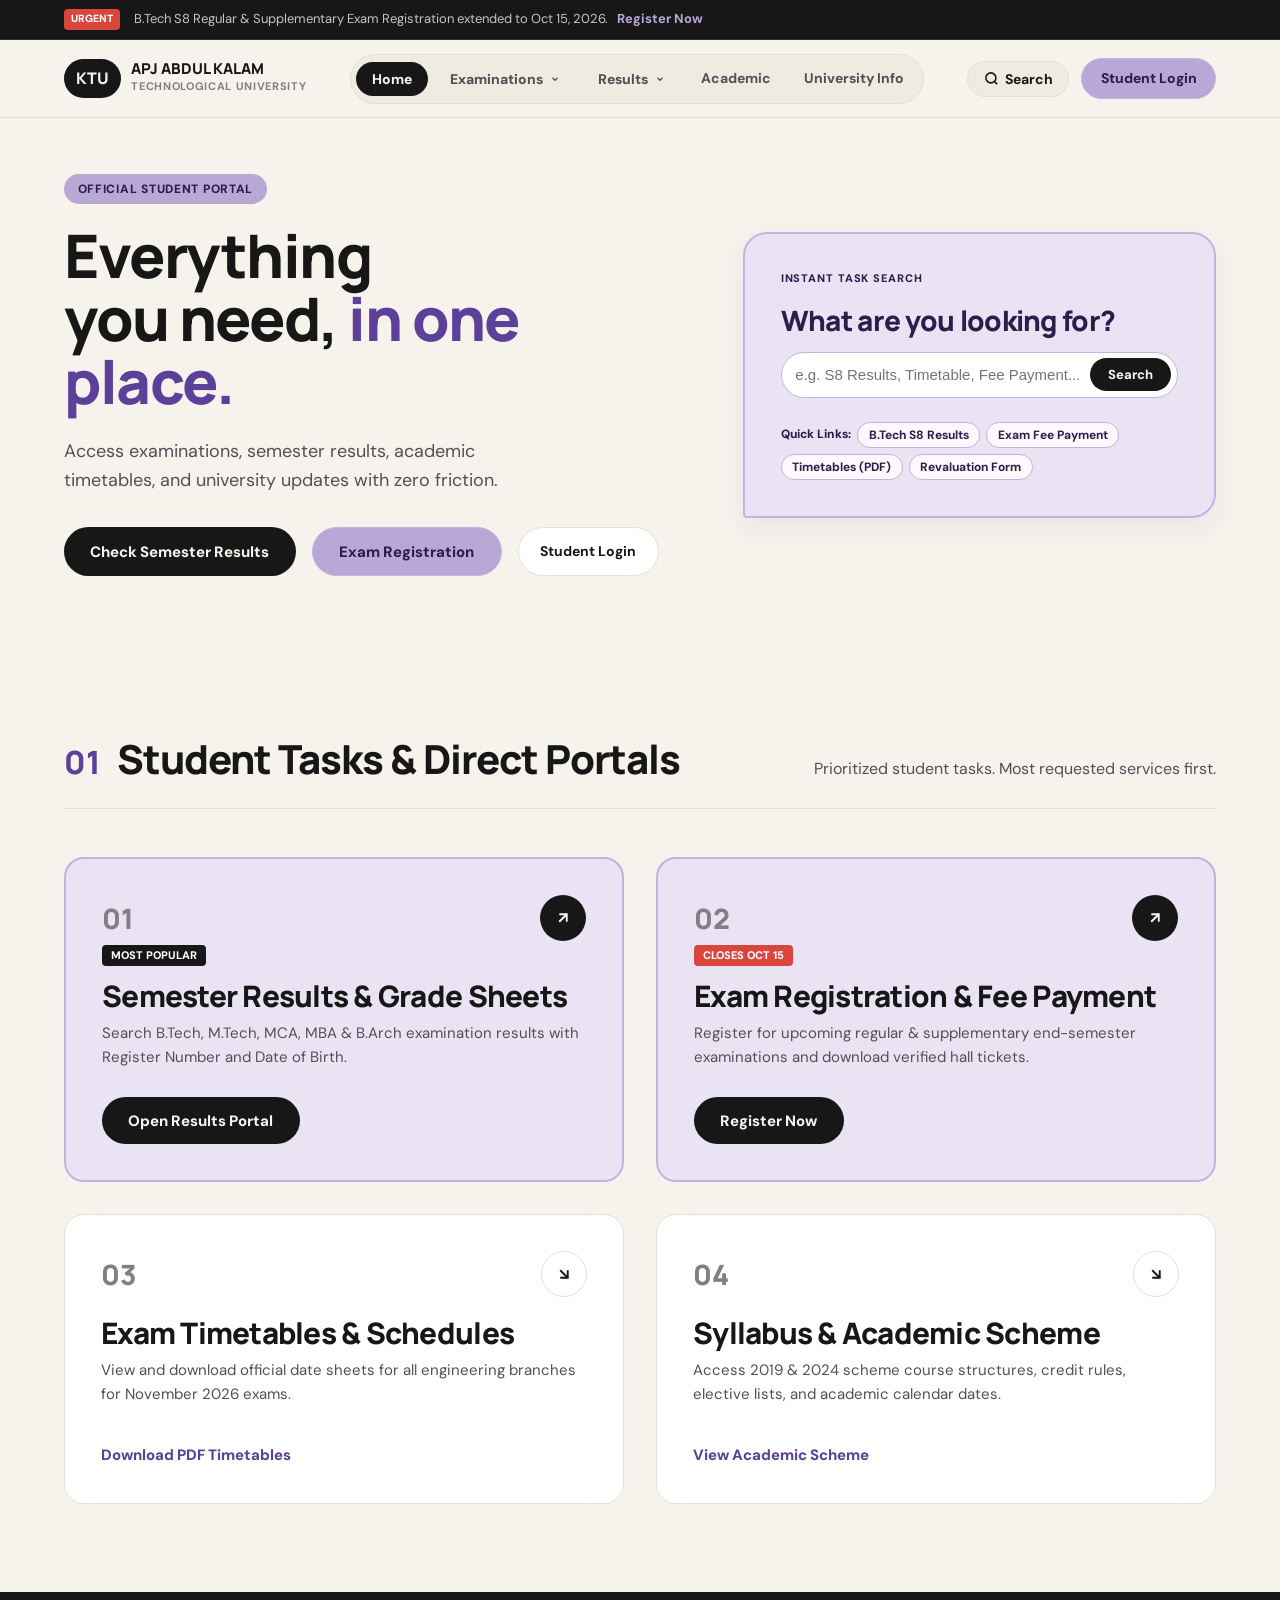
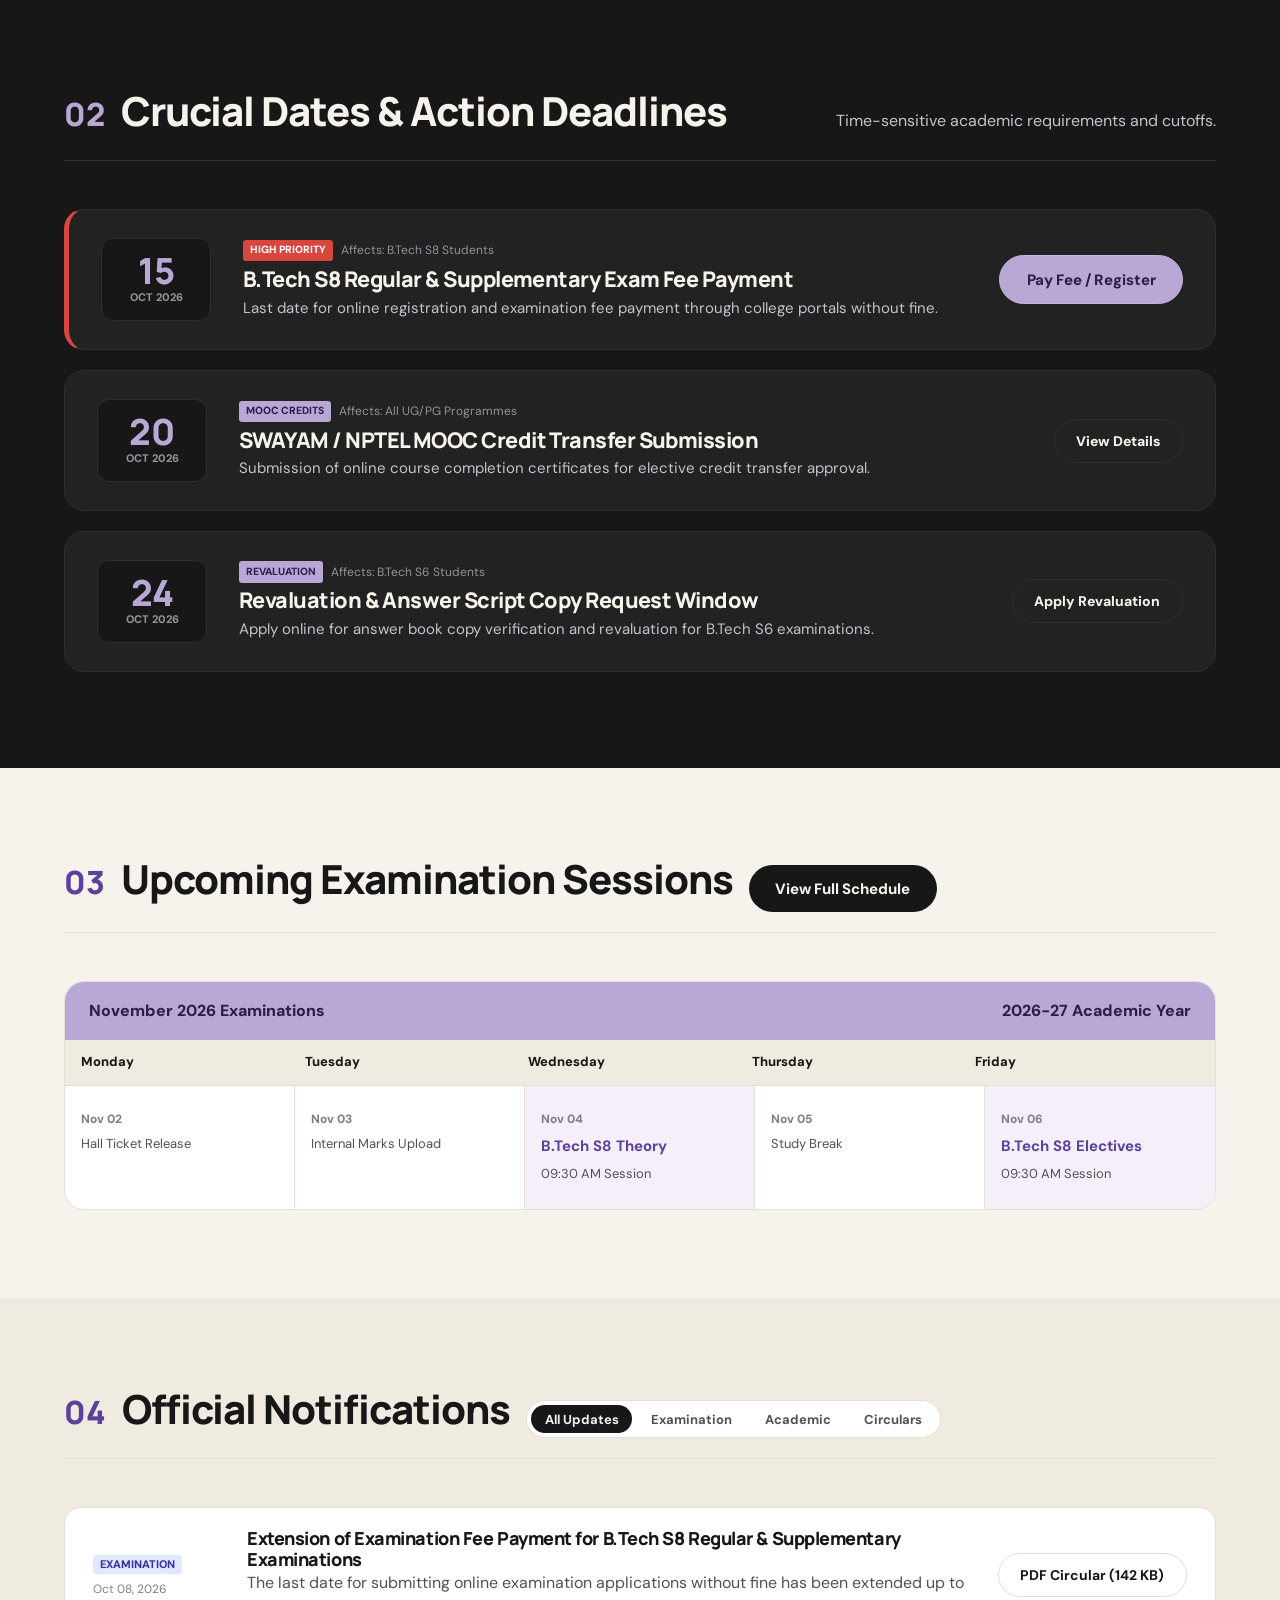
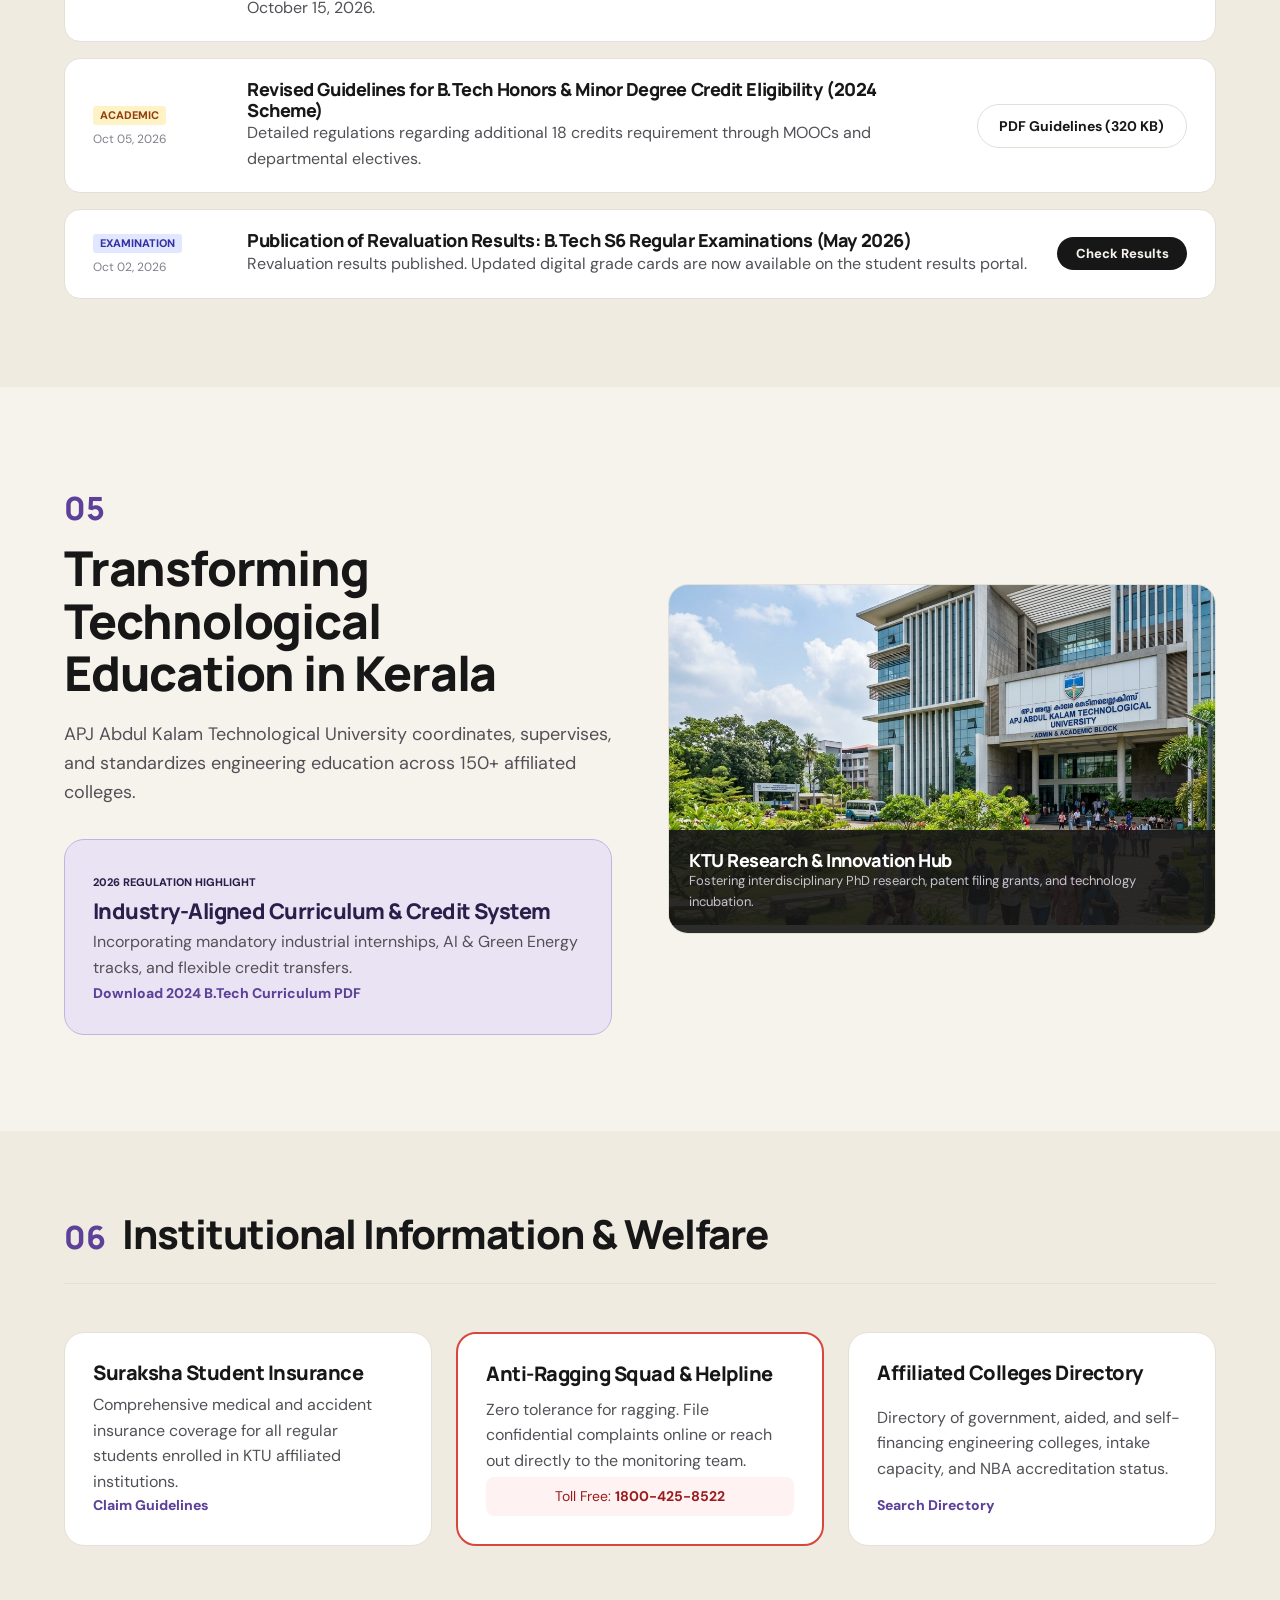
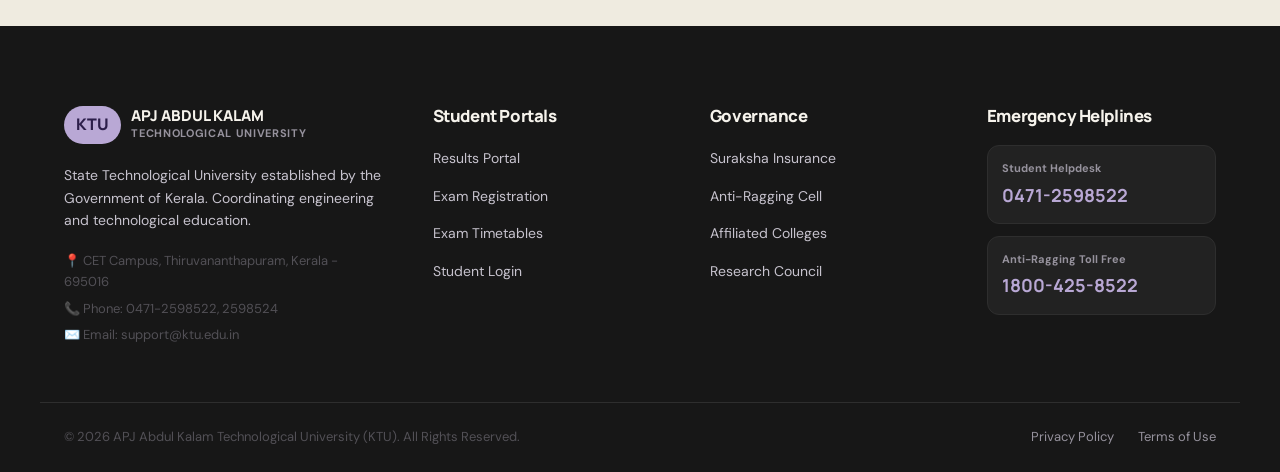
==== commit 2e828d8a: "Add standalone login.html entry page with clean redirect to portal index.html" ====
--- a/index.html
+++ b/index.html
@@ -3,8 +3,8 @@
 <head>
   <meta charset="UTF-8">
   <meta name="viewport" content="width=device-width, initial-scale=1.0">
-  <title>APJ Abdul Kalam Technological University (KTU) | Student Portal</title>
-  <meta name="description" content="Official student portal for APJ Abdul Kalam Technological University (KTU). Access examination registration, semester results, timetables, academic calendars, and notifications.">
+  <title>APJ Abdul Kalam Technological University (KTU) | Student Services Portal</title>
+  <meta name="description" content="Official student portal for APJ Abdul Kalam Technological University (KTU). Access examination registration, semester results, timetables, academic calendars, and circulars.">
   
   <!-- Fonts: Manrope for headings, DM Sans for body text -->
   <link rel="preconnect" href="https://fonts.googleapis.com">
@@ -23,12 +23,12 @@
     </div>
   </div>
 
-  <!-- SITE HEADER WITH VIEW NAVIGATION & LOGIN TRIGGER -->
+  <!-- SITE HEADER WITH VIEW NAVIGATION & LOGIN LINK -->
   <header class="site-header" id="mainHeader">
     <div class="container header-container">
       
       <!-- BRAND LOGO -->
-      <a href="#" class="brand-logo" data-switch-view="home" aria-label="KTU Home">
+      <a href="index.html" class="brand-logo" aria-label="KTU Home">
         <span class="logo-pill">KTU</span>
         <div class="logo-title-group">
           <span class="univ-name">APJ ABDUL KALAM</span>
@@ -36,7 +36,7 @@
         </div>
       </a>
 
-      <!-- PRIMARY VIEW NAVIGATION SWITCHER (NO EMOJIS) -->
+      <!-- PRIMARY VIEW NAVIGATION SWITCHER -->
       <nav class="view-nav" aria-label="Main Navigation">
         <button class="nav-tab active" data-view="home" id="tabHome">
           <span>Home</span>
@@ -103,9 +103,9 @@
           <span>Search</span>
         </button>
 
-        <button class="btn-login-header" data-switch-view="login" id="headerLoginBtn">
+        <a href="login.html" class="btn-login-header" id="headerLoginBtn">
           <span>Student Login</span>
-        </button>
+        </a>
 
         <button class="mobile-toggle" id="mobileMenuToggle" aria-label="Toggle Mobile Menu">
           <span></span><span></span>
@@ -125,7 +125,7 @@
       <button class="mobile-nav-btn active" data-view="home">Home</button>
       <button class="mobile-nav-btn" data-view="examination">Examinations Portal</button>
       <button class="mobile-nav-btn" data-view="results">Results Portal</button>
-      <button class="mobile-nav-btn lavender" data-view="login">Student Login</button>
+      <a href="login.html" class="mobile-nav-btn lavender">Student Sign In</a>
       <a href="#academic" class="mobile-link">Academic Calendar</a>
       <a href="#university" class="mobile-link">University Info</a>
     </div>
@@ -155,7 +155,7 @@
             <div class="hero-cta-group">
               <button class="btn-black-pill" data-switch-view="results">Check Semester Results</button>
               <button class="btn-lavender-pill" data-switch-view="examination">Exam Registration</button>
-              <button class="btn-outline-pill" data-switch-view="login">Student Login</button>
+              <a href="login.html" class="btn-outline-pill">Student Login</a>
             </div>
           </div>
 
@@ -564,7 +564,7 @@
                 <option>MBA - Master of Business Administration</option>
                 <option>B.Arch - Bachelor of Architecture</option>
               </select>
-              <button class="btn-black-pill" id="btnLaunchExamReg">Proceed to Student Portal Login</button>
+              <a href="login.html" class="btn-black-pill" id="btnLaunchExamReg">Proceed to Student Login</a>
             </div>
           </div>
 
@@ -677,106 +677,6 @@
       </div>
     </div>
 
-    <!-- =================================================================== -->
-    <!-- VIEW 4: STUDENT LOGIN VIEW / PAGE (SPACIOUS 2-COLUMN EDITORIAL) -->
-    <!-- =================================================================== -->
-    <div class="view-section" id="view-login">
-      <div class="banner-dark-portal">
-        <div class="container">
-          <div class="breadcrumb">
-            <button class="b-link" data-switch-view="home">Home</button>
-            <span class="sep">/</span>
-            <span>Student Portal Sign In</span>
-          </div>
-          <h1 class="portal-heading">Student Services Authentication</h1>
-          <p class="portal-sub">Secure access to examination registration, fee payment, hall tickets, and grade cards.</p>
-        </div>
-      </div>
-
-      <div class="container portal-padding">
-        <div class="login-editorial-grid">
-          
-          <!-- LEFT COLUMN: EDITORIAL BRANDING & SECURITY NOTICE -->
-          <div class="login-left-card">
-            <div class="brand-logo dark-theme-logo">
-              <span class="logo-pill lavender">KTU</span>
-              <div class="logo-title-group">
-                <span class="univ-name light-text">APJ ABDUL KALAM</span>
-                <span class="univ-sub light-sub">TECHNOLOGICAL UNIVERSITY</span>
-              </div>
-            </div>
-
-            <div class="login-editorial-text">
-              <h2>Centralized Student Portal</h2>
-              <p>Official e-Governance Authentication System for enrolled engineering, architecture, and technology students across Kerala.</p>
-            </div>
-
-            <div class="login-image-frame">
-              <img src="assets/images/ktu_hero.png" alt="KTU Administration Headquarters" class="login-campus-img">
-              <div class="frame-badge">VERIFIED E-GOVERNANCE PORTAL</div>
-            </div>
-
-            <div class="login-security-list">
-              <div class="security-item">
-                <svg width="18" height="18" viewBox="0 0 24 24" fill="none" stroke="currentColor" stroke-width="2"><path d="M12 22s8-4 8-10V5l-8-3-8 3v7c0 6 8 10 8 10z"></path></svg>
-                <span>SSL Encrypted Student Access</span>
-              </div>
-              <div class="security-item">
-                <svg width="18" height="18" viewBox="0 0 24 24" fill="none" stroke="currentColor" stroke-width="2"><rect x="3" y="11" width="18" height="11" rx="2" ry="2"></rect><path d="M7 11V7a5 5 0 0 1 10 0v4"></path></svg>
-                <span>Single Sign-On for Fees & Hall Tickets</span>
-              </div>
-            </div>
-          </div>
-
-          <!-- RIGHT COLUMN: LOGIN FORM -->
-          <div class="login-right-card">
-            <div class="login-form-header">
-              <h2>Welcome back.</h2>
-              <p>Sign in to continue to your student services.</p>
-            </div>
-
-            <form id="studentLoginForm" class="login-form" novalidate>
-              
-              <!-- INLINE ERROR MESSAGE CONTAINER -->
-              <div class="form-error-alert" id="loginErrorAlert" style="display: none;"></div>
-
-              <div class="form-field">
-                <label for="loginRegNo">Registration Number <span class="req">*</span></label>
-                <input type="text" id="loginRegNo" class="form-input" placeholder="e.g. TVE21CS045" autocomplete="username" required>
-                <span class="field-error-text" id="regNoError"></span>
-              </div>
-
-              <div class="form-field">
-                <label for="loginPassword">Password <span class="req">*</span></label>
-                <div class="password-input-wrapper">
-                  <input type="password" id="loginPassword" class="form-input" placeholder="Enter your password" autocomplete="current-password" required>
-                  <button type="button" class="btn-toggle-pwd" id="togglePasswordBtn" aria-label="Show password">Show</button>
-                </div>
-                <span class="field-error-text" id="passwordError"></span>
-              </div>
-
-              <div class="form-submit-row">
-                <button type="submit" class="btn-black-pill full-width" id="btnSubmitLogin">Sign In</button>
-              </div>
-
-              <div class="login-footer-links">
-                <button type="button" class="btn-text-link" data-switch-view="home">Back to Home</button>
-                <a href="https://app.ktu.edu.in/" target="_blank" rel="noopener noreferrer" class="link-forgot-pwd">Forgot Password?</a>
-              </div>
-
-              <!-- FRONTEND DEMONSTRATION NOTICE -->
-              <div class="login-demo-notice">
-                <span class="notice-title">AUTHENTICATION NOTICE</span>
-                <p>Official student login connects directly to KTU e-Governance e-services (`app.ktu.edu.in`). No passwords are stored or transmitted in this frontend demonstration.</p>
-              </div>
-
-            </form>
-          </div>
-
-        </div>
-      </div>
-    </div>
-
   </main>
 
   <!-- QUICK SEARCH MODAL -->
@@ -829,7 +729,7 @@
           <li><a href="#" data-switch-view="results">Results Portal</a></li>
           <li><a href="#" data-switch-view="examination">Exam Registration</a></li>
           <li><a href="#" data-switch-view="examination">Exam Timetables</a></li>
-          <li><a href="#" data-switch-view="login">Student Login</a></li>
+          <li><a href="login.html">Student Login</a></li>
         </ul>
       </div>
 
--- a/styles.css
+++ b/styles.css
@@ -115,7 +115,7 @@
 .ticker-link:hover { text-decoration: underline; }
 
 /* SITE HEADER */
-.site-header {
+.site-header, .login-page-header {
   position: sticky;
   top: 0;
   z-index: 1000;
@@ -266,6 +266,7 @@
   border-radius: var(--radius-pill);
   border: 1px solid var(--border-lavender);
   transition: all 0.2s ease;
+
 }
 
 .btn-login-header:hover {
@@ -296,7 +297,7 @@
 .view-section { display: none; }
 .view-section.active-view { display: block; }
 
-/* BUTTON STYLES (PLAIN CSS - NO EMOJIS) */
+/* BUTTON STYLES */
 .btn-black-pill {
   background-color: var(--bg-dark-main);
   color: var(--text-light-main);
@@ -792,7 +793,21 @@
 .sgpa-score { font-family: var(--font-heading); font-size: 1.75rem; font-weight: 800; color: var(--text-lavender-dark); }
 .result-actions-bar { display: flex; gap: 1rem; }
 
-/* STUDENT LOGIN PAGE STYLES (SPACIOUS 2-COLUMN EDITORIAL) */
+/* STANDALONE LOGIN PAGE SPECIFIC STYLING (login.html) */
+.login-page-bg {
+  background-color: var(--bg-cream-main);
+  min-height: 100vh;
+  display: flex;
+  flex-direction: column;
+}
+
+.login-main-wrapper {
+  flex: 1;
+  padding: 3.5rem 0 5rem;
+  display: flex;
+  align-items: center;
+}
+
 .login-editorial-grid {
   display: grid;
   grid-template-columns: 1fr 1fr;
@@ -1001,6 +1016,32 @@
   font-size: 0.8125rem;
   color: var(--text-dark-sub);
   line-height: 1.4;
+}
+
+.login-simple-footer {
+  background-color: var(--bg-dark-main);
+  color: var(--text-light-sub);
+  padding: 1.5rem 0;
+  font-size: 0.8125rem;
+  border-top: 1px solid var(--border-dark);
+}
+
+.footer-bar-flex {
+  display: flex;
+  justify-content: space-between;
+  align-items: center;
+  flex-wrap: wrap;
+  gap: 1rem;
+}
+
+.footer-links-row {
+  display: flex;
+  gap: 1.5rem;
+}
+
+.footer-links-row a {
+  color: var(--bg-lavender-muted);
+  font-weight: 700;
 }
 
 /* SEARCH MODAL */
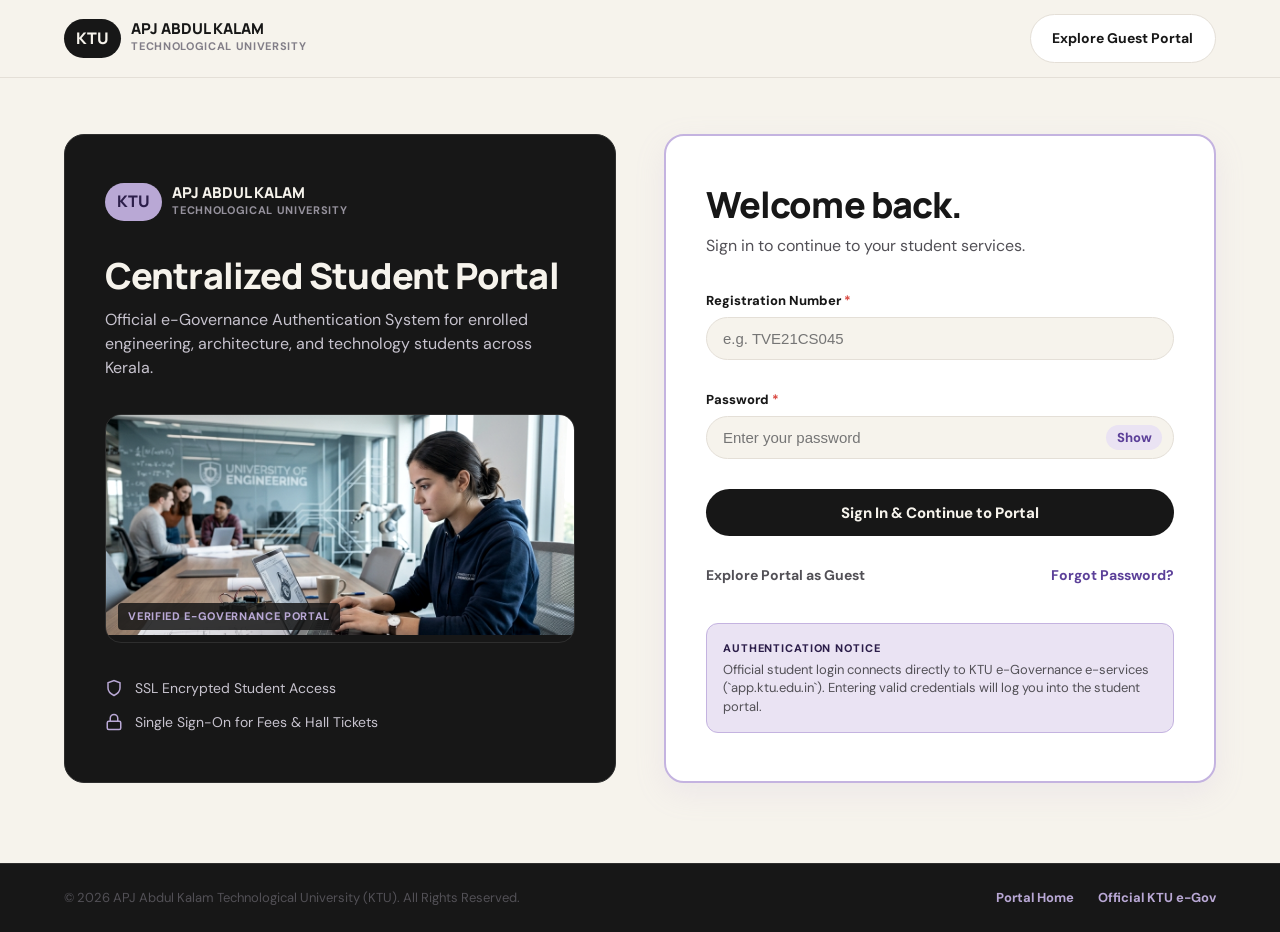
==== commit ae070b53: "Complete KTU redesign with task-first architecture" ====
--- a/index.html
+++ b/index.html
@@ -3,8 +3,8 @@
 <head>
   <meta charset="UTF-8">
   <meta name="viewport" content="width=device-width, initial-scale=1.0">
-  <title>APJ Abdul Kalam Technological University (KTU) | Student Services Portal</title>
-  <meta name="description" content="Official student portal for APJ Abdul Kalam Technological University (KTU). Access examination registration, semester results, timetables, academic calendars, and circulars.">
+  <title>Student Portal Login | APJ Abdul Kalam Technological University (KTU)</title>
+  <meta name="description" content="Official Student Services Portal Sign In for APJ Abdul Kalam Technological University (KTU). Access examination registration, timetables, and semester results.">
   
   <!-- Fonts: Manrope for headings, DM Sans for body text -->
   <link rel="preconnect" href="https://fonts.googleapis.com">
@@ -13,22 +13,12 @@
   
   <link rel="stylesheet" href="styles.css">
 </head>
-<body>
+<body class="login-page-bg">
 
-  <!-- ANNOUNCEMENT TICKER -->
-  <div class="ticker-bar">
-    <div class="container ticker-container">
-      <span class="ticker-badge">URGENT</span>
-      <span class="ticker-text">B.Tech S8 Regular & Supplementary Exam Registration extended to Oct 15, 2026. <a href="#" data-switch-view="examination" class="ticker-link">Register Now</a></span>
-    </div>
-  </div>
-
-  <!-- SITE HEADER WITH VIEW NAVIGATION & LOGIN LINK -->
-  <header class="site-header" id="mainHeader">
+  <!-- TOP BRANDING BAR -->
+  <header class="login-page-header">
     <div class="container header-container">
-      
-      <!-- BRAND LOGO -->
-      <a href="index.html" class="brand-logo" aria-label="KTU Home">
+      <a href="login.html" class="brand-logo" aria-label="KTU Portal">
         <span class="logo-pill">KTU</span>
         <div class="logo-title-group">
           <span class="univ-name">APJ ABDUL KALAM</span>
@@ -36,734 +26,104 @@
         </div>
       </a>
 
-      <!-- PRIMARY VIEW NAVIGATION SWITCHER -->
-      <nav class="view-nav" aria-label="Main Navigation">
-        <button class="nav-tab active" data-view="home" id="tabHome">
-          <span>Home</span>
-        </button>
+      <div class="header-actions">
+        <a href="portal.html" class="btn-outline-pill">Explore Guest Portal</a>
+      </div>
+    </div>
+  </header>
 
-        <div class="nav-dropdown-wrapper">
-          <button class="nav-tab" data-view="examination" id="tabExam">
-            <span>Examinations</span>
-            <svg class="chevron" width="10" height="10" viewBox="0 0 24 24" fill="none" stroke="currentColor" stroke-width="3"><polyline points="6 9 12 15 18 9"></polyline></svg>
-          </button>
-          
-          <!-- EXAMINATION MEGA DROPDOWN -->
-          <div class="nav-dropdown-menu" id="menuExam">
-            <a href="#" data-switch-view="examination" class="menu-item highlight">
-              <strong>Exam Registration & Fee Payment</strong>
-              <span>Register for S8/S6 Regular & Supplementary Exams</span>
-            </a>
-            <a href="#" data-switch-view="examination" class="menu-item">
-              <strong>Download Exam Timetables (PDF)</strong>
-              <span>Branchwise semester schedules for Nov 2026</span>
-            </a>
-            <a href="#" data-switch-view="examination" class="menu-item">
-              <strong>Hall Ticket Portal</strong>
-              <span>Verify college approval and print hall tickets</span>
-            </a>
-            <a href="#" data-switch-view="examination" class="menu-item">
-              <strong>Examination Forms & Circulars</strong>
-              <span>Supplementary application, transcript & migration forms</span>
-            </a>
+  <!-- MAIN LOGIN ENTRY CONTAINER -->
+  <main class="login-main-wrapper">
+    <div class="container">
+      <div class="login-editorial-grid">
+        
+        <!-- LEFT COLUMN: EDITORIAL BRANDING & SECURITY STATEMENT -->
+        <div class="login-left-card">
+          <div class="brand-logo dark-theme-logo">
+            <span class="logo-pill lavender">KTU</span>
+            <div class="logo-title-group">
+              <span class="univ-name light-text">APJ ABDUL KALAM</span>
+              <span class="univ-sub light-sub">TECHNOLOGICAL UNIVERSITY</span>
+            </div>
+          </div>
+
+          <div class="login-editorial-text">
+            <h2>Centralized Student Portal</h2>
+            <p>Official e-Governance Authentication System for enrolled engineering, architecture, and technology students across Kerala.</p>
+          </div>
+
+          <div class="login-image-frame">
+            <img src="assets/images/ktu_hero.png" alt="KTU Administration Headquarters" class="login-campus-img">
+            <div class="frame-badge">VERIFIED E-GOVERNANCE PORTAL</div>
+          </div>
+
+          <div class="login-security-list">
+            <div class="security-item">
+              <svg width="18" height="18" viewBox="0 0 24 24" fill="none" stroke="currentColor" stroke-width="2"><path d="M12 22s8-4 8-10V5l-8-3-8 3v7c0 6 8 10 8 10z"></path></svg>
+              <span>SSL Encrypted Student Access</span>
+            </div>
+            <div class="security-item">
+              <svg width="18" height="18" viewBox="0 0 24 24" fill="none" stroke="currentColor" stroke-width="2"><rect x="3" y="11" width="18" height="11" rx="2" ry="2"></rect><path d="M7 11V7a5 5 0 0 1 10 0v4"></path></svg>
+              <span>Single Sign-On for Fees & Hall Tickets</span>
+            </div>
           </div>
         </div>
 
-        <div class="nav-dropdown-wrapper">
-          <button class="nav-tab" data-view="results" id="tabResults">
-            <span>Results</span>
-            <svg class="chevron" width="10" height="10" viewBox="0 0 24 24" fill="none" stroke="currentColor" stroke-width="3"><polyline points="6 9 12 15 18 9"></polyline></svg>
-          </button>
-          
-          <!-- RESULTS MEGA DROPDOWN -->
-          <div class="nav-dropdown-menu" id="menuResults">
-            <a href="#" data-switch-view="results" class="menu-item highlight">
-              <strong>Check Semester Results (Instant)</strong>
-              <span>Enter Register No & DOB to fetch grade sheet</span>
-            </a>
-            <a href="#" data-switch-view="results" class="menu-item">
-              <strong>Apply for Revaluation / Answer Copy</strong>
-              <span>Submit revaluation request & fee payment</span>
-            </a>
-            <a href="#" data-switch-view="results" class="menu-item">
-              <strong>Recent Results Published</strong>
-              <span>B.Tech S8, M.Tech S2, MCA S4 & B.Arch S10</span>
-            </a>
-          </div>
-        </div>
-
-        <a href="#academic" class="nav-tab-link">Academic</a>
-        <a href="#university" class="nav-tab-link">University Info</a>
-      </nav>
-
-      <!-- RIGHT HEADER ACTIONS -->
-      <div class="header-actions">
-        <button class="btn-search-trigger" id="searchModalOpen" aria-label="Search">
-          <svg width="15" height="15" viewBox="0 0 24 24" fill="none" stroke="currentColor" stroke-width="2.5"><circle cx="11" cy="11" r="8"></circle><line x1="21" y1="21" x2="16.65" y2="16.65"></line></svg>
-          <span>Search</span>
-        </button>
-
-        <a href="login.html" class="btn-login-header" id="headerLoginBtn">
-          <span>Student Login</span>
-        </a>
-
-        <button class="mobile-toggle" id="mobileMenuToggle" aria-label="Toggle Mobile Menu">
-          <span></span><span></span>
-        </button>
-      </div>
-
-    </div>
-  </header>
-
-  <!-- MOBILE MENU DRAWER -->
-  <div class="mobile-drawer" id="mobileDrawer" aria-hidden="true">
-    <div class="mobile-drawer-header">
-      <span class="logo-pill">KTU</span>
-      <button class="mobile-close" id="mobileDrawerClose">&times;</button>
-    </div>
-    <div class="mobile-drawer-body">
-      <button class="mobile-nav-btn active" data-view="home">Home</button>
-      <button class="mobile-nav-btn" data-view="examination">Examinations Portal</button>
-      <button class="mobile-nav-btn" data-view="results">Results Portal</button>
-      <a href="login.html" class="mobile-nav-btn lavender">Student Sign In</a>
-      <a href="#academic" class="mobile-link">Academic Calendar</a>
-      <a href="#university" class="mobile-link">University Info</a>
-    </div>
-  </div>
-
-
-  <!-- MAIN SWAPPABLE PORTAL VIEWS -->
-  <main id="mainContent">
-
-    <!-- =================================================================== -->
-    <!-- VIEW 1: HOMEPAGE / LANDING PAGE (SOFT LAVENDER & CREAM THEME) -->
-    <!-- =================================================================== -->
-    <div class="view-section active-view" id="view-home">
-      
-      <!-- HERO SECTION -->
-      <section class="section-hero">
-        <div class="container hero-container">
-          
-          <div class="hero-left-col">
-            <span class="hero-badge">OFFICIAL STUDENT PORTAL</span>
-            <h1 class="hero-title">
-              Everything <br>
-              you need, <span class="highlight-lavender-text">in one place.</span>
-            </h1>
-            <p class="hero-sub">Access examinations, semester results, academic timetables, and university updates with zero friction.</p>
-            
-            <div class="hero-cta-group">
-              <button class="btn-black-pill" data-switch-view="results">Check Semester Results</button>
-              <button class="btn-lavender-pill" data-switch-view="examination">Exam Registration</button>
-              <a href="login.html" class="btn-outline-pill">Student Login</a>
-            </div>
+        <!-- RIGHT COLUMN: STANDALONE LOGIN FORM WITH REDIRECT -->
+        <div class="login-right-card">
+          <div class="login-form-header">
+            <h2>Welcome back.</h2>
+            <p>Sign in to continue to your student services.</p>
           </div>
 
-          <!-- SOFT LAVENDER HERO TASK BOX -->
-          <div class="hero-task-box">
-            <span class="box-tag">INSTANT TASK SEARCH</span>
-            <h2>What are you looking for?</h2>
+          <form id="standaloneLoginForm" class="login-form" novalidate>
             
-            <form class="hero-search-form" id="heroSearchForm" onsubmit="return false;">
-              <input type="text" id="heroSearchInput" placeholder="e.g. S8 Results, Timetable, Fee Payment..." autocomplete="off">
-              <button type="submit" class="btn-black-pill-sm">Search</button>
-            </form>
+            <!-- INLINE ERROR MESSAGE ALERT CONTAINER -->
+            <div class="form-error-alert" id="loginErrorAlert" style="display: none;"></div>
 
-            <div class="hero-tags-row">
-              <span class="tags-title">Quick Links:</span>
-              <button class="tag-chip" data-query="S8 Result">B.Tech S8 Results</button>
-              <button class="tag-chip" data-query="Exam Registration">Exam Fee Payment</button>
-              <button class="tag-chip" data-query="Timetable">Timetables (PDF)</button>
-              <button class="tag-chip" data-query="Revaluation">Revaluation Form</button>
-            </div>
-          </div>
-
-        </div>
-      </section>
-
-      <!-- SECTION 01: STUDENT QUICK ACTIONS (FLYING PHOENIX 2x2 CARDS) -->
-      <section class="section-quick-actions" id="quick-actions">
-        <div class="container">
-          
-          <div class="section-header-editorial">
-            <span class="section-num">01</span>
-            <h2 class="section-heading">Student Tasks & Direct Portals</h2>
-            <span class="section-desc">Prioritized student tasks. Most requested services first.</span>
-          </div>
-
-          <!-- 2x2 SPACIOUS GRID WITH SOFT LAVENDER CARDS AND ARROW BUTTONS -->
-          <div class="actions-grid-2x2">
-            
-            <!-- CARD 01: SEMESTER RESULTS -->
-            <div class="card-phoenix lavender-card">
-              <div class="card-header-row">
-                <span class="card-index">01</span>
-                <button class="arrow-circle-btn black" data-switch-view="results" aria-label="Open Results Portal">
-                  <svg width="18" height="18" viewBox="0 0 24 24" fill="none" stroke="currentColor" stroke-width="2.5"><line x1="7" y1="17" x2="17" y2="7"></line><polyline points="7 7 17 7 17 17"></polyline></svg>
-                </button>
-              </div>
-              <div class="card-content-block">
-                <span class="card-badge dark">MOST POPULAR</span>
-                <h3 class="card-title">Semester Results & Grade Sheets</h3>
-                <p class="card-text">Search B.Tech, M.Tech, MCA, MBA & B.Arch examination results with Register Number and Date of Birth.</p>
-              </div>
-              <div class="card-action-row">
-                <button class="btn-black-pill" data-switch-view="results">Open Results Portal</button>
-              </div>
+            <div class="form-field">
+              <label for="loginRegNo">Registration Number <span class="req">*</span></label>
+              <input type="text" id="loginRegNo" class="form-input" placeholder="e.g. TVE21CS045" autocomplete="username" required>
+              <span class="field-error-text" id="regNoError"></span>
             </div>
 
-            <!-- CARD 02: EXAM REGISTRATION -->
-            <div class="card-phoenix lavender-card">
-              <div class="card-header-row">
-                <span class="card-index">02</span>
-                <button class="arrow-circle-btn black" data-switch-view="examination" aria-label="Open Exam Registration">
-                  <svg width="18" height="18" viewBox="0 0 24 24" fill="none" stroke="currentColor" stroke-width="2.5"><line x1="7" y1="17" x2="17" y2="7"></line><polyline points="7 7 17 7 17 17"></polyline></svg>
-                </button>
+            <div class="form-field">
+              <label for="loginPassword">Password <span class="req">*</span></label>
+              <div class="password-input-wrapper">
+                <input type="password" id="loginPassword" class="form-input" placeholder="Enter your password" autocomplete="current-password" required>
+                <button type="button" class="btn-toggle-pwd" id="togglePasswordBtn" aria-label="Show password">Show</button>
               </div>
-              <div class="card-content-block">
-                <span class="card-badge urgent">CLOSES OCT 15</span>
-                <h3 class="card-title">Exam Registration & Fee Payment</h3>
-                <p class="card-text">Register for upcoming regular & supplementary end-semester examinations and download verified hall tickets.</p>
-              </div>
-              <div class="card-action-row">
-                <button class="btn-black-pill" data-switch-view="examination">Register Now</button>
-              </div>
+              <span class="field-error-text" id="passwordError"></span>
             </div>
 
-            <!-- CARD 03: EXAM TIMETABLE -->
-            <div class="card-phoenix cream-card">
-              <div class="card-header-row">
-                <span class="card-index">03</span>
-                <button class="arrow-circle-btn outline" data-switch-view="examination" aria-label="View Exam Timetable">
-                  <svg width="18" height="18" viewBox="0 0 24 24" fill="none" stroke="currentColor" stroke-width="2.5"><line x1="7" y1="7" x2="17" y2="17"></line><polyline points="17 7 17 17 7 17"></polyline></svg>
-                </button>
-              </div>
-              <div class="card-content-block">
-                <h3 class="card-title">Exam Timetables & Schedules</h3>
-                <p class="card-text">View and download official date sheets for all engineering branches for November 2026 exams.</p>
-              </div>
-              <div class="card-action-row">
-                <a href="#exam-timetable" class="card-link-bold" data-switch-view="examination">Download PDF Timetables</a>
-              </div>
+            <div class="form-submit-row">
+              <button type="submit" class="btn-black-pill full-width" id="btnSubmitLogin">Sign In & Continue to Portal</button>
             </div>
 
-            <!-- CARD 04: SYLLABUS & ACADEMIC CALENDAR -->
-            <div class="card-phoenix cream-card">
-              <div class="card-header-row">
-                <span class="card-index">04</span>
-                <button class="arrow-circle-btn outline" data-switch-view="home" aria-label="View Syllabus">
-                  <svg width="18" height="18" viewBox="0 0 24 24" fill="none" stroke="currentColor" stroke-width="2.5"><line x1="7" y1="7" x2="17" y2="17"></line><polyline points="17 7 17 17 7 17"></polyline></svg>
-                </button>
-              </div>
-              <div class="card-content-block">
-                <h3 class="card-title">Syllabus & Academic Scheme</h3>
-                <p class="card-text">Access 2019 & 2024 scheme course structures, credit rules, elective lists, and academic calendar dates.</p>
-              </div>
-              <div class="card-action-row">
-                <a href="#academic" class="card-link-bold">View Academic Scheme</a>
-              </div>
+            <div class="login-footer-links">
+              <a href="portal.html" class="btn-text-link">Explore Portal as Guest</a>
+              <a href="https://app.ktu.edu.in/" target="_blank" rel="noopener noreferrer" class="link-forgot-pwd">Forgot Password?</a>
             </div>
 
-          </div>
-
-        </div>
-      </section>
-
-      <!-- SECTION 02: CRUCIAL DEADLINES (DEEP CHARCOAL CONTRAST SECTION) -->
-      <section class="section-dark-block" id="deadlines">
-        <div class="container">
-          
-          <div class="dark-section-header">
-            <span class="section-num light">02</span>
-            <h2 class="dark-heading">Crucial Dates & Action Deadlines</h2>
-            <span class="dark-sub">Time-sensitive academic requirements and cutoffs.</span>
-          </div>
-
-          <div class="deadlines-list-spacious">
-            
-            <!-- DEADLINE ROW 1 -->
-            <div class="deadline-row-card urgent-border">
-              <div class="date-square">
-                <span class="date-day">15</span>
-                <span class="date-month">OCT 2026</span>
-              </div>
-              <div class="deadline-info-block">
-                <div class="tag-meta-line">
-                  <span class="badge-urgent-red">HIGH PRIORITY</span>
-                  <span class="affects-lbl">Affects: B.Tech S8 Students</span>
-                </div>
-                <h3>B.Tech S8 Regular & Supplementary Exam Fee Payment</h3>
-                <p>Last date for online registration and examination fee payment through college portals without fine.</p>
-              </div>
-              <div class="deadline-cta">
-                <button class="btn-lavender-pill" data-switch-view="examination">Pay Fee / Register</button>
-              </div>
+            <!-- DEMONSTRATION NOTICE -->
+            <div class="login-demo-notice">
+              <span class="notice-title">AUTHENTICATION NOTICE</span>
+              <p>Official student login connects directly to KTU e-Governance e-services (`app.ktu.edu.in`). Entering valid credentials will log you into the student portal.</p>
             </div>
 
-            <!-- DEADLINE ROW 2 -->
-            <div class="deadline-row-card">
-              <div class="date-square">
-                <span class="date-day">20</span>
-                <span class="date-month">OCT 2026</span>
-              </div>
-              <div class="deadline-info-block">
-                <div class="tag-meta-line">
-                  <span class="badge-lavender-tag">MOOC CREDITS</span>
-                  <span class="affects-lbl">Affects: All UG/PG Programmes</span>
-                </div>
-                <h3>SWAYAM / NPTEL MOOC Credit Transfer Submission</h3>
-                <p>Submission of online course completion certificates for elective credit transfer approval.</p>
-              </div>
-              <div class="deadline-cta">
-                <a href="#notifications" class="btn-outline-white">View Details</a>
-              </div>
-            </div>
-
-            <!-- DEADLINE ROW 3 -->
-            <div class="deadline-row-card">
-              <div class="date-square">
-                <span class="date-day">24</span>
-                <span class="date-month">OCT 2026</span>
-              </div>
-              <div class="deadline-info-block">
-                <div class="tag-meta-line">
-                  <span class="badge-lavender-tag">REVALUATION</span>
-                  <span class="affects-lbl">Affects: B.Tech S6 Students</span>
-                </div>
-                <h3>Revaluation & Answer Script Copy Request Window</h3>
-                <p>Apply online for answer book copy verification and revaluation for B.Tech S6 examinations.</p>
-              </div>
-              <div class="deadline-cta">
-                <button class="btn-outline-white" data-switch-view="results">Apply Revaluation</button>
-              </div>
-            </div>
-
-          </div>
-
-        </div>
-      </section>
-
-      <!-- SECTION 03: UPCOMING EXAM SCHEDULE TABLE -->
-      <section class="section-schedule" id="upcoming-exams">
-        <div class="container">
-          
-          <div class="section-header-editorial">
-            <span class="section-num">03</span>
-            <h2 class="section-heading">Upcoming Examination Sessions</h2>
-            <button class="btn-black-pill" data-switch-view="examination">View Full Schedule</button>
-          </div>
-
-          <div class="schedule-card-box">
-            <div class="schedule-card-header">
-              <span>November 2026 Examinations</span>
-              <span class="sub">2026-27 Academic Year</span>
-            </div>
-
-            <div class="schedule-table">
-              <div class="table-row head">
-                <div>Monday</div>
-                <div>Tuesday</div>
-                <div>Wednesday</div>
-                <div>Thursday</div>
-                <div>Friday</div>
-              </div>
-              <div class="table-row body">
-                <div class="cell">
-                  <span class="date">Nov 02</span>
-                  <span class="info">Hall Ticket Release</span>
-                </div>
-                <div class="cell">
-                  <span class="date">Nov 03</span>
-                  <span class="info">Internal Marks Upload</span>
-                </div>
-                <div class="cell highlight-lavender">
-                  <span class="date">Nov 04</span>
-                  <strong class="title">B.Tech S8 Theory</strong>
-                  <span class="time">09:30 AM Session</span>
-                </div>
-                <div class="cell">
-                  <span class="date">Nov 05</span>
-                  <span class="info">Study Break</span>
-                </div>
-                <div class="cell highlight-lavender">
-                  <span class="date">Nov 06</span>
-                  <strong class="title">B.Tech S8 Electives</strong>
-                  <span class="time">09:30 AM Session</span>
-                </div>
-              </div>
-            </div>
-          </div>
-
-        </div>
-      </section>
-
-      <!-- SECTION 04: OFFICIAL NOTIFICATIONS -->
-      <section class="section-notifications" id="notifications">
-        <div class="container">
-          
-          <div class="section-header-editorial">
-            <span class="section-num">04</span>
-            <h2 class="section-heading">Official Notifications</h2>
-            
-            <div class="filter-tabs-row" id="notifFilterTabs">
-              <button class="filter-tab active" data-filter="all">All Updates</button>
-              <button class="filter-tab" data-filter="examination">Examination</button>
-              <button class="filter-tab" data-filter="academic">Academic</button>
-              <button class="filter-tab" data-filter="circulars">Circulars</button>
-            </div>
-          </div>
-
-          <div class="notif-list-spacious" id="notifList">
-            
-            <article class="notif-item" data-category="examination">
-              <div class="notif-left">
-                <span class="badge-cat exam">EXAMINATION</span>
-                <span class="date">Oct 08, 2026</span>
-              </div>
-              <div class="notif-mid">
-                <h3>Extension of Examination Fee Payment for B.Tech S8 Regular & Supplementary Examinations</h3>
-                <p>The last date for submitting online examination applications without fine has been extended up to October 15, 2026.</p>
-              </div>
-              <div class="notif-right">
-                <a href="#" class="btn-outline-pill">PDF Circular (142 KB)</a>
-              </div>
-            </article>
-
-            <article class="notif-item" data-category="academic">
-              <div class="notif-left">
-                <span class="badge-cat academic">ACADEMIC</span>
-                <span class="date">Oct 05, 2026</span>
-              </div>
-              <div class="notif-mid">
-                <h3>Revised Guidelines for B.Tech Honors & Minor Degree Credit Eligibility (2024 Scheme)</h3>
-                <p>Detailed regulations regarding additional 18 credits requirement through MOOCs and departmental electives.</p>
-              </div>
-              <div class="notif-right">
-                <a href="#" class="btn-outline-pill">PDF Guidelines (320 KB)</a>
-              </div>
-            </article>
-
-            <article class="notif-item" data-category="examination">
-              <div class="notif-left">
-                <span class="badge-cat exam">EXAMINATION</span>
-                <span class="date">Oct 02, 2026</span>
-              </div>
-              <div class="notif-mid">
-                <h3>Publication of Revaluation Results: B.Tech S6 Regular Examinations (May 2026)</h3>
-                <p>Revaluation results published. Updated digital grade cards are now available on the student results portal.</p>
-              </div>
-              <div class="notif-right">
-                <button class="btn-black-pill-sm" data-switch-view="results">Check Results</button>
-              </div>
-            </article>
-
-          </div>
-
-        </div>
-      </section>
-
-      <!-- SECTION 05: ACADEMIC EDITORIAL -->
-      <section class="section-academic-editorial" id="academic">
-        <div class="container">
-          <div class="editorial-grid-2col">
-            
-            <div class="editorial-col">
-              <span class="section-num">05</span>
-              <h2 class="editorial-heading">Transforming Technological Education in Kerala</h2>
-              <p class="editorial-lead">APJ Abdul Kalam Technological University coordinates, supervises, and standardizes engineering education across 150+ affiliated colleges.</p>
-              
-              <div class="lavender-feature-card">
-                <span class="tag-bold">2026 REGULATION HIGHLIGHT</span>
-                <h3>Industry-Aligned Curriculum & Credit System</h3>
-                <p>Incorporating mandatory industrial internships, AI & Green Energy tracks, and flexible credit transfers.</p>
-                <a href="#" class="link-purple">Download 2024 B.Tech Curriculum PDF</a>
-              </div>
-            </div>
-
-            <div class="editorial-col">
-              <div class="editorial-photo-card">
-                <img src="assets/images/ktu_campus.png" alt="KTU Engineering Campus Research Block" class="campus-photo">
-                <div class="photo-overlay">
-                  <h4>KTU Research & Innovation Hub</h4>
-                  <p>Fostering interdisciplinary PhD research, patent filing grants, and technology incubation.</p>
-                </div>
-              </div>
-            </div>
-
-          </div>
-        </div>
-      </section>
-
-      <!-- SECTION 06: INSTITUTIONAL INFORMATION -->
-      <section class="section-institutional" id="university">
-        <div class="container">
-          
-          <div class="section-header-editorial">
-            <span class="section-num">06</span>
-            <h2 class="section-heading">Institutional Information & Welfare</h2>
-          </div>
-
-          <div class="inst-grid-3col">
-            
-            <div class="inst-card">
-              <h3>Suraksha Student Insurance</h3>
-              <p>Comprehensive medical and accident insurance coverage for all regular students enrolled in KTU affiliated institutions.</p>
-              <a href="#" class="link-purple">Claim Guidelines</a>
-            </div>
-
-            <div class="inst-card border-alert">
-              <h3>Anti-Ragging Squad & Helpline</h3>
-              <p>Zero tolerance for ragging. File confidential complaints online or reach out directly to the monitoring team.</p>
-              <div class="helpline-badge">Toll Free: <strong>1800-425-8522</strong></div>
-            </div>
-
-            <div class="inst-card">
-              <h3>Affiliated Colleges Directory</h3>
-              <p>Directory of government, aided, and self-financing engineering colleges, intake capacity, and NBA accreditation status.</p>
-              <a href="#" class="link-purple">Search Directory</a>
-            </div>
-
-          </div>
-
-        </div>
-      </section>
-
-    </div>
-
-    <!-- =================================================================== -->
-    <!-- VIEW 2: DEDICATED EXAMINATIONS PORTAL VIEW -->
-    <!-- =================================================================== -->
-    <div class="view-section" id="view-examination">
-      <div class="banner-dark-portal">
-        <div class="container">
-          <div class="breadcrumb">
-            <button class="b-link" data-switch-view="home">Home</button>
-            <span class="sep">/</span>
-            <span>Examinations Portal</span>
-          </div>
-          <h1 class="portal-heading">Examination Portal & Schedules</h1>
-          <p class="portal-sub">Centralized hub for exam fee payments, timetables, and official instructions.</p>
-        </div>
-      </div>
-
-      <div class="container portal-padding">
-        <div class="exam-hero-split">
-          
-          <!-- TASK BOX 1: EXAM REGISTRATION -->
-          <div class="task-card-portal lavender">
-            <span class="tag-task">PRIMARY SERVICE</span>
-            <h2>Exam Registration & Fee Payment</h2>
-            <p>Select your programme and log in to complete end-semester exam registration.</p>
-            
-            <div class="inline-form">
-              <label for="examRegProg" class="form-lbl">Select Programme</label>
-              <select class="form-select" id="examRegProg">
-                <option>B.Tech - Bachelor of Technology</option>
-                <option>M.Tech - Master of Technology</option>
-                <option>MCA - Master of Computer Applications</option>
-                <option>MBA - Master of Business Administration</option>
-                <option>B.Arch - Bachelor of Architecture</option>
-              </select>
-              <a href="login.html" class="btn-black-pill" id="btnLaunchExamReg">Proceed to Student Login</a>
-            </div>
-          </div>
-
-          <!-- TASK BOX 2: TIMETABLE DOWNLOADS -->
-          <div class="task-card-portal dark" id="exam-timetable">
-            <span class="tag-task light">TIMETABLE DIRECTORY</span>
-            <h2 class="light-title">Exam Timetables (November 2026)</h2>
-            <p class="light-sub">Download verified PDF examination date sheets published by the Controller of Examinations.</p>
-            
-            <div class="pdf-list-portal">
-              <a href="#" class="pdf-item-row">
-                <span>B.Tech S8 Regular/Supply Timetable (PDF)</span>
-                <span class="sz">450 KB</span>
-              </a>
-              <a href="#" class="pdf-item-row">
-                <span>B.Tech S6 Regular/Supply Timetable (PDF)</span>
-                <span class="sz">380 KB</span>
-              </a>
-              <a href="#" class="pdf-item-row">
-                <span>M.Tech S2 / MCA S4 Timetable (PDF)</span>
-                <span class="sz">290 KB</span>
-              </a>
-            </div>
-          </div>
-
-        </div>
-      </div>
-    </div>
-
-    <!-- =================================================================== -->
-    <!-- VIEW 3: DEDICATED RESULTS PORTAL VIEW -->
-    <!-- =================================================================== -->
-    <div class="view-section" id="view-results">
-      <div class="banner-dark-portal">
-        <div class="container">
-          <div class="breadcrumb">
-            <button class="b-link" data-switch-view="home">Home</button>
-            <span class="sep">/</span>
-            <span>Results Portal</span>
-          </div>
-          <h1 class="portal-heading">University Examination Results</h1>
-          <p class="portal-sub">Instant online grade sheet verification, revaluation tracking, and grade card downloads.</p>
-        </div>
-      </div>
-
-      <div class="container portal-padding">
-        
-        <!-- SEARCH CARD -->
-        <div class="result-search-card">
-          <div class="search-card-header">
-            <div>
-              <span class="tag-task">DIGITAL VERIFICATION</span>
-              <h2>Fetch Semester Grade Sheet</h2>
-            </div>
-            
-            <!-- DEMO PRESETS -->
-            <div class="demo-preset-group">
-              <span class="preset-title">Test Sample Data:</span>
-              <button class="btn-lavender-pill-sm" id="demoResultBTechS8">Sample B.Tech S8 Pass</button>
-              <button class="btn-lavender-pill-sm" id="demoResultBTechS6">Sample B.Tech S6 Result</button>
-            </div>
-          </div>
-
-          <form id="resultsSearchForm">
-            <div class="form-grid-4col">
-              <div class="form-field">
-                <label for="resRegisterNo">Register Number <span class="req">*</span></label>
-                <input type="text" id="resRegisterNo" class="form-input" placeholder="e.g. TVE21CS045" required>
-              </div>
-
-              <div class="form-field">
-                <label for="resSemester">Semester <span class="req">*</span></label>
-                <select id="resSemester" class="form-select" required>
-                  <option value="S8">Semester 8 (S8)</option>
-                  <option value="S7">Semester 7 (S7)</option>
-                  <option value="S6">Semester 6 (S6)</option>
-                  <option value="S5">Semester 5 (S5)</option>
-                </select>
-              </div>
-
-              <div class="form-field">
-                <label for="resExamType">Exam Session</label>
-                <select id="resExamType" class="form-select">
-                  <option value="regular">Regular Examination (Oct 2026)</option>
-                  <option value="supply">Supplementary Examination (May 2026)</option>
-                </select>
-              </div>
-
-              <div class="form-field">
-                <label for="resDOB">Date of Birth (DD/MM/YYYY) <span class="req">*</span></label>
-                <input type="text" id="resDOB" class="form-input" placeholder="15/08/2003" required>
-              </div>
-            </div>
-
-            <div class="form-btn-row">
-              <button type="submit" class="btn-black-pill">View Digital Grade Card</button>
-              <button type="reset" class="btn-reset">Reset Fields</button>
-            </div>
           </form>
-        </div>
-
-        <!-- RESULT RENDER OUTPUT AREA -->
-        <div id="resultsDisplayArea">
-          <div class="result-placeholder-box">
-            <h3>No Result Loaded Yet</h3>
-            <p>Enter Register Number and Date of Birth above, or click one of the sample demo buttons to view a live formatted grade card.</p>
-          </div>
         </div>
 
       </div>
     </div>
-
   </main>
 
-  <!-- QUICK SEARCH MODAL -->
-  <div class="search-modal" id="searchModal" aria-hidden="true">
-    <div class="modal-backdrop" id="modalBackdrop"></div>
-    <div class="modal-dialog">
-      <div class="modal-header">
-        <input type="text" id="modalSearchInput" placeholder="Search tasks, results, timetables, or circulars..." autofocus>
-        <button class="modal-close" id="searchModalClose">&times;</button>
-      </div>
-      <div class="modal-body">
-        <div class="hint-grid">
-          <button class="hint-card" data-trigger="results">
-            <strong>Check S8 / S6 Results</strong>
-            <span>Fetch digital semester grade card</span>
-          </button>
-          <button class="hint-card" data-trigger="examination">
-            <strong>Exam Registration & Fee</strong>
-            <span>Pay online fee for regular/supply exams</span>
-          </button>
-        </div>
-      </div>
-    </div>
-  </div>
-
-  <!-- SITE FOOTER -->
-  <footer class="site-footer">
-    <div class="container footer-grid">
-      
-      <div class="footer-brand-col">
-        <div class="brand-logo">
-          <span class="logo-pill lavender">KTU</span>
-          <div class="logo-title-group">
-            <span class="univ-name light-text">APJ ABDUL KALAM</span>
-            <span class="univ-sub light-sub">TECHNOLOGICAL UNIVERSITY</span>
-          </div>
-        </div>
-        <p class="footer-desc">State Technological University established by the Government of Kerala. Coordinating engineering and technological education.</p>
-        
-        <div class="footer-contacts">
-          <p>📍 CET Campus, Thiruvananthapuram, Kerala - 695016</p>
-          <p>📞 Phone: 0471-2598522, 2598524</p>
-          <p>✉️ Email: support@ktu.edu.in</p>
-        </div>
-      </div>
-
-      <div class="footer-col">
-        <h4>Student Portals</h4>
-        <ul>
-          <li><a href="#" data-switch-view="results">Results Portal</a></li>
-          <li><a href="#" data-switch-view="examination">Exam Registration</a></li>
-          <li><a href="#" data-switch-view="examination">Exam Timetables</a></li>
-          <li><a href="login.html">Student Login</a></li>
-        </ul>
-      </div>
-
-      <div class="footer-col">
-        <h4>Governance</h4>
-        <ul>
-          <li><a href="#university">Suraksha Insurance</a></li>
-          <li><a href="#university">Anti-Ragging Cell</a></li>
-          <li><a href="#university">Affiliated Colleges</a></li>
-          <li><a href="#academic">Research Council</a></li>
-        </ul>
-      </div>
-
-      <div class="footer-col">
-        <h4>Emergency Helplines</h4>
-        <div class="helpline-box">
-          <span>Student Helpdesk</span>
-          <strong>0471-2598522</strong>
-        </div>
-        <div class="helpline-box">
-          <span>Anti-Ragging Toll Free</span>
-          <strong>1800-425-8522</strong>
-        </div>
-      </div>
-
-    </div>
-
-    <div class="footer-bottom-bar">
-      <div class="container bottom-flex">
-        <p>© 2026 APJ Abdul Kalam Technological University (KTU). All Rights Reserved.</p>
-        <div class="legal-links">
-          <a href="#">Privacy Policy</a>
-          <a href="#">Terms of Use</a>
-        </div>
+  <footer class="login-simple-footer">
+    <div class="container footer-bar-flex">
+      <p>© 2026 APJ Abdul Kalam Technological University (KTU). All Rights Reserved.</p>
+      <div class="footer-links-row">
+        <a href="portal.html">Portal Home</a>
+        <a href="https://app.ktu.edu.in/" target="_blank" rel="noopener noreferrer">Official KTU e-Gov</a>
       </div>
     </div>
   </footer>
